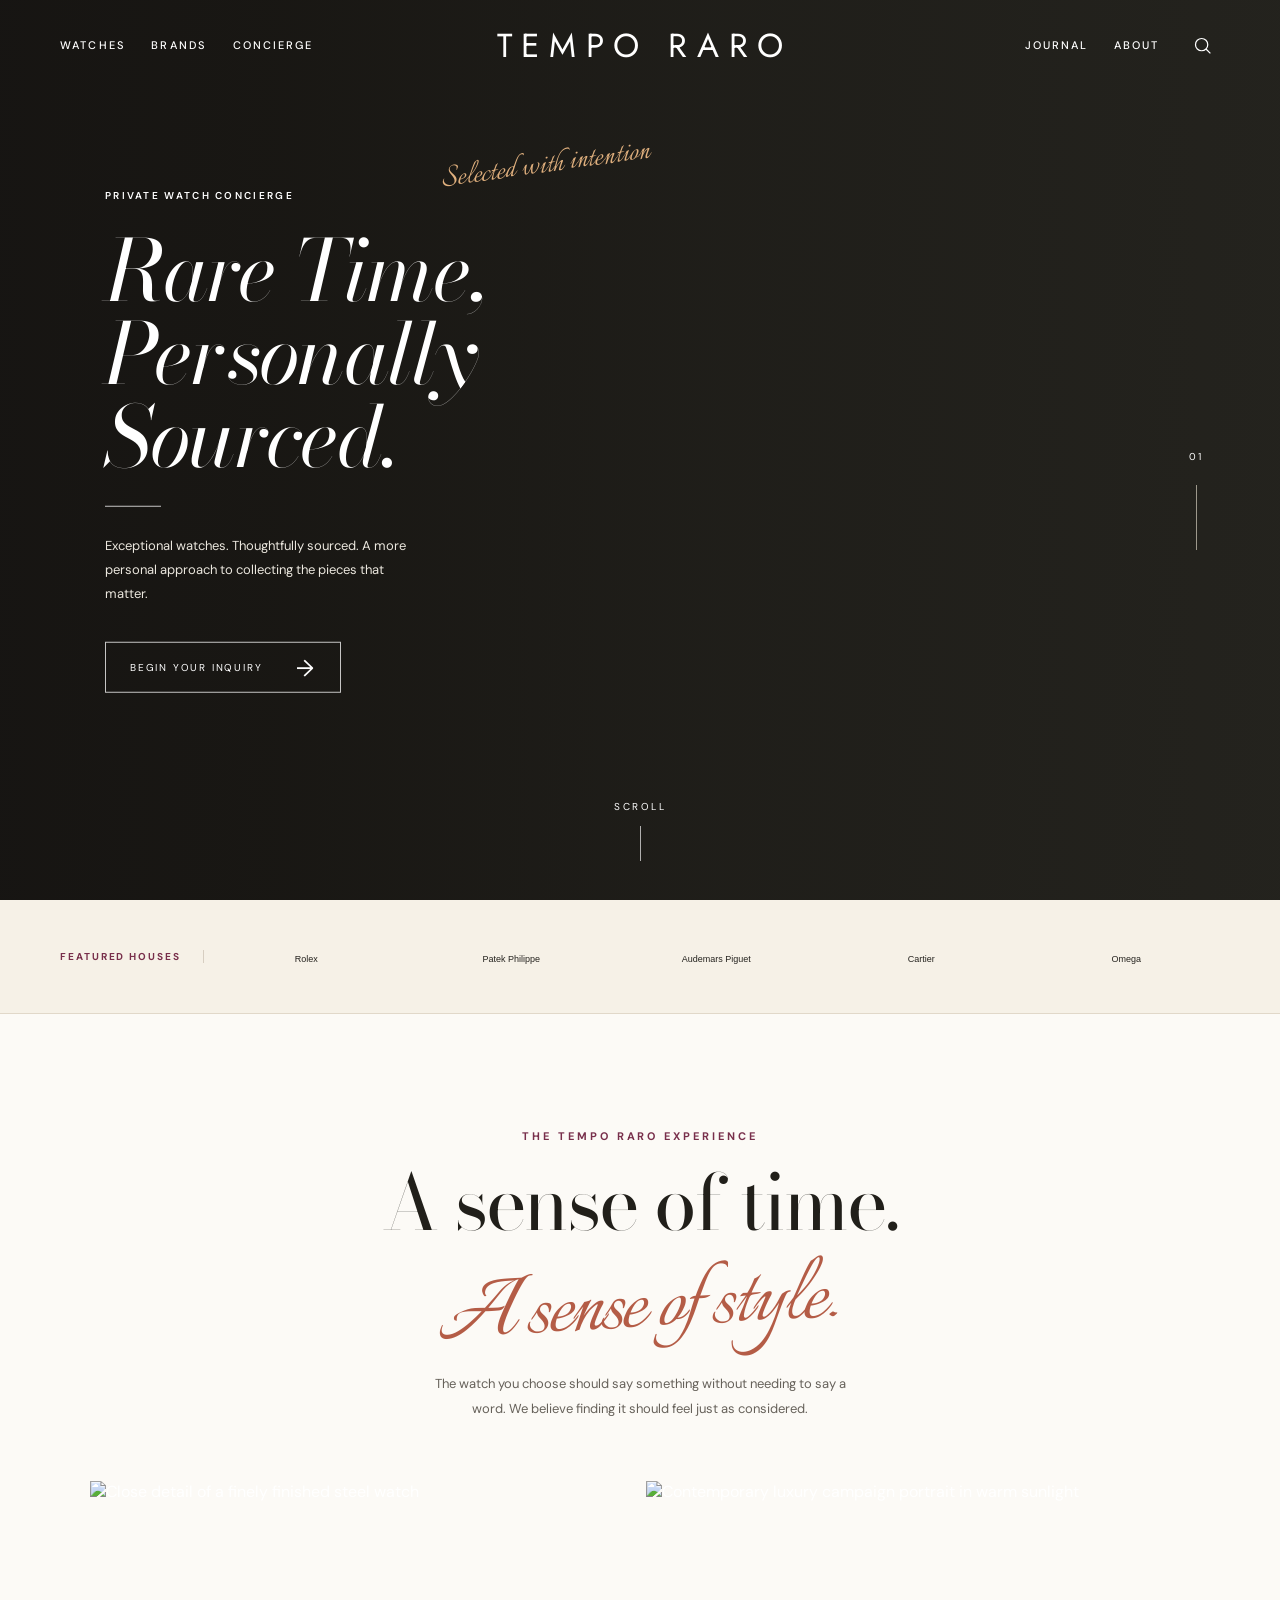
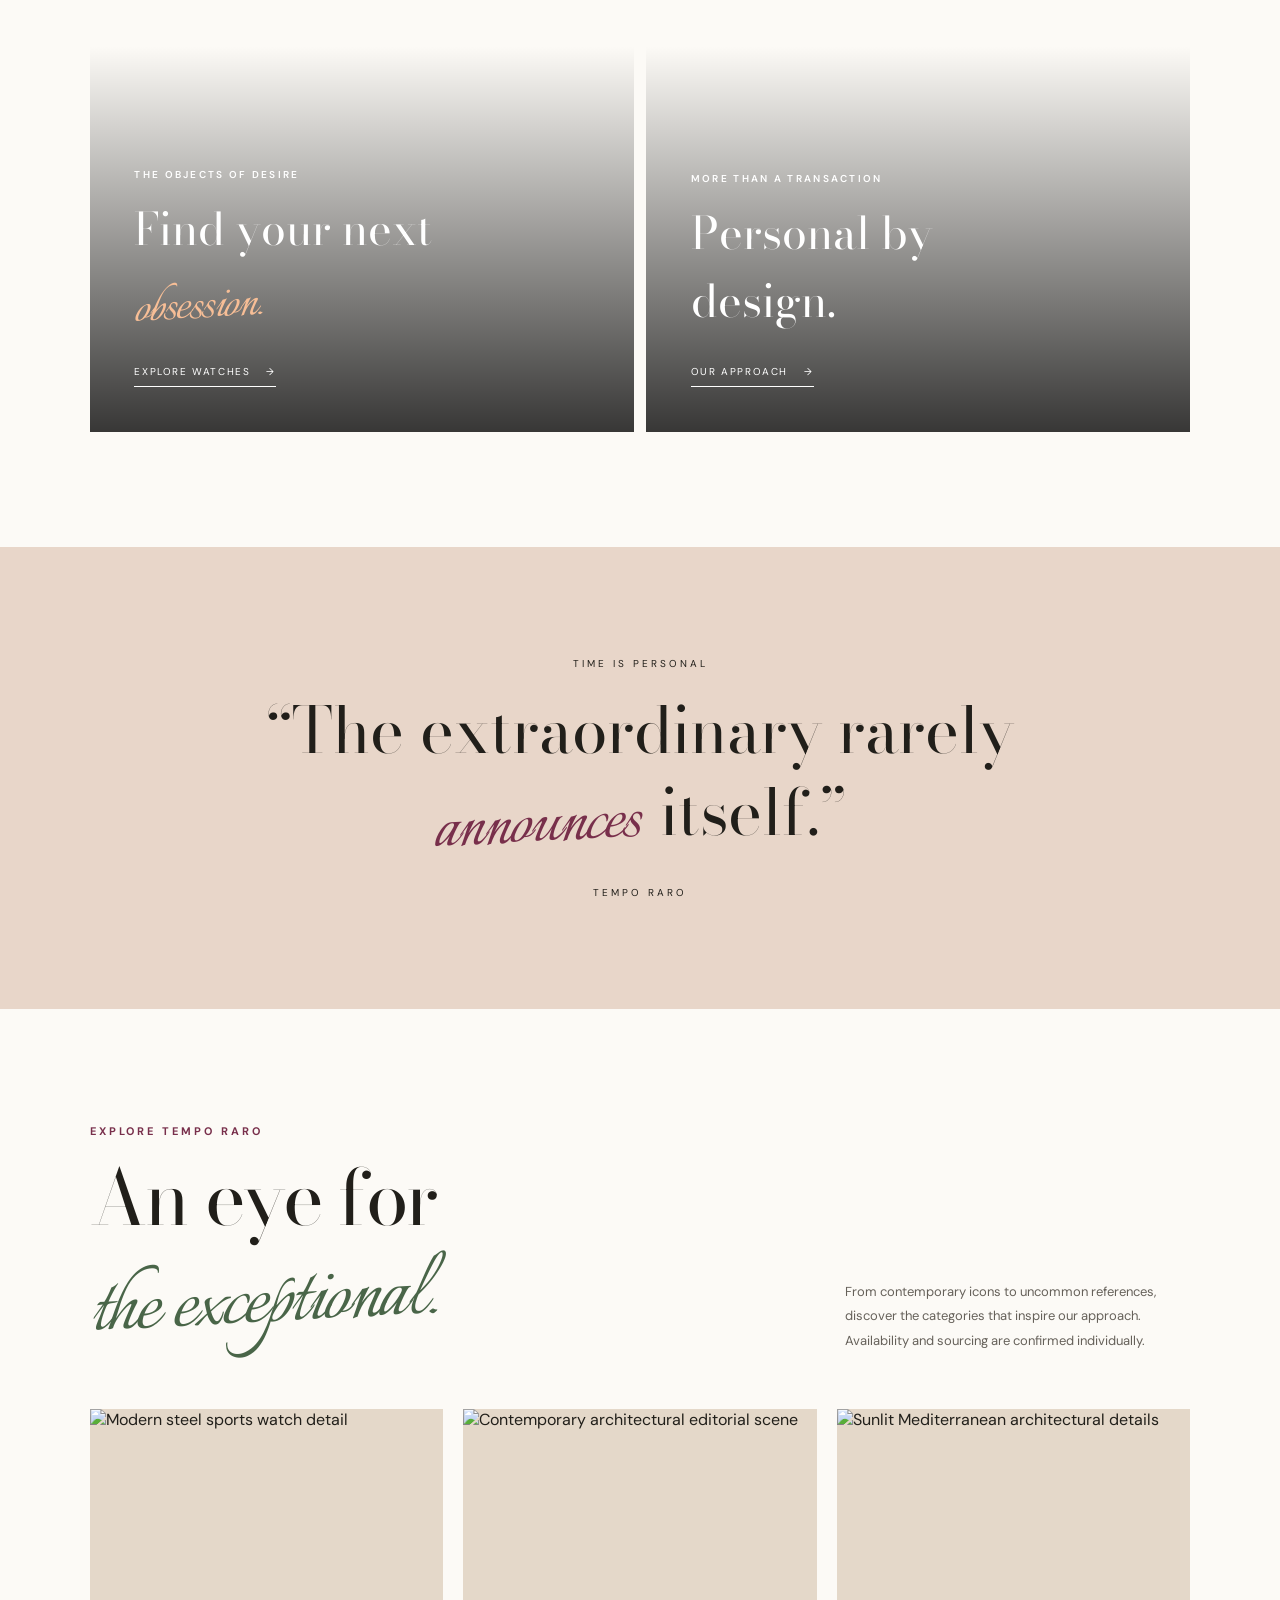
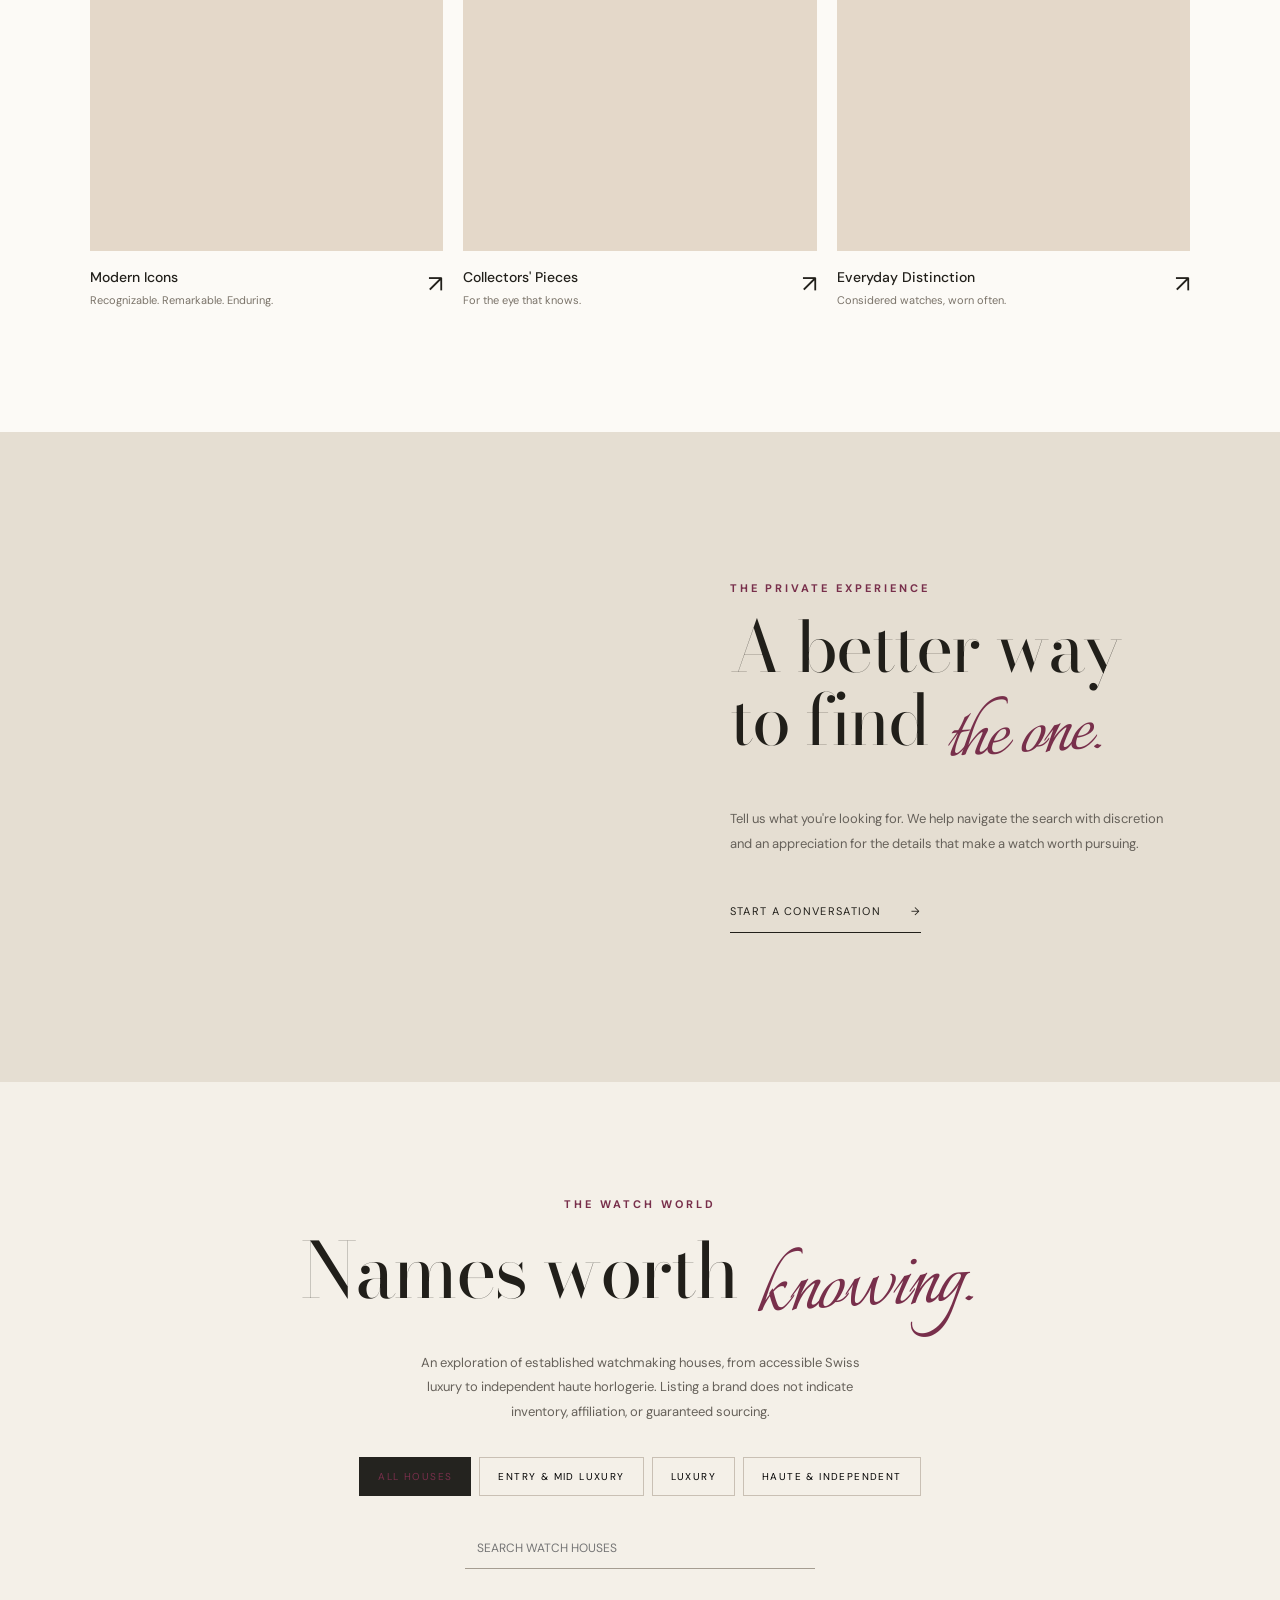
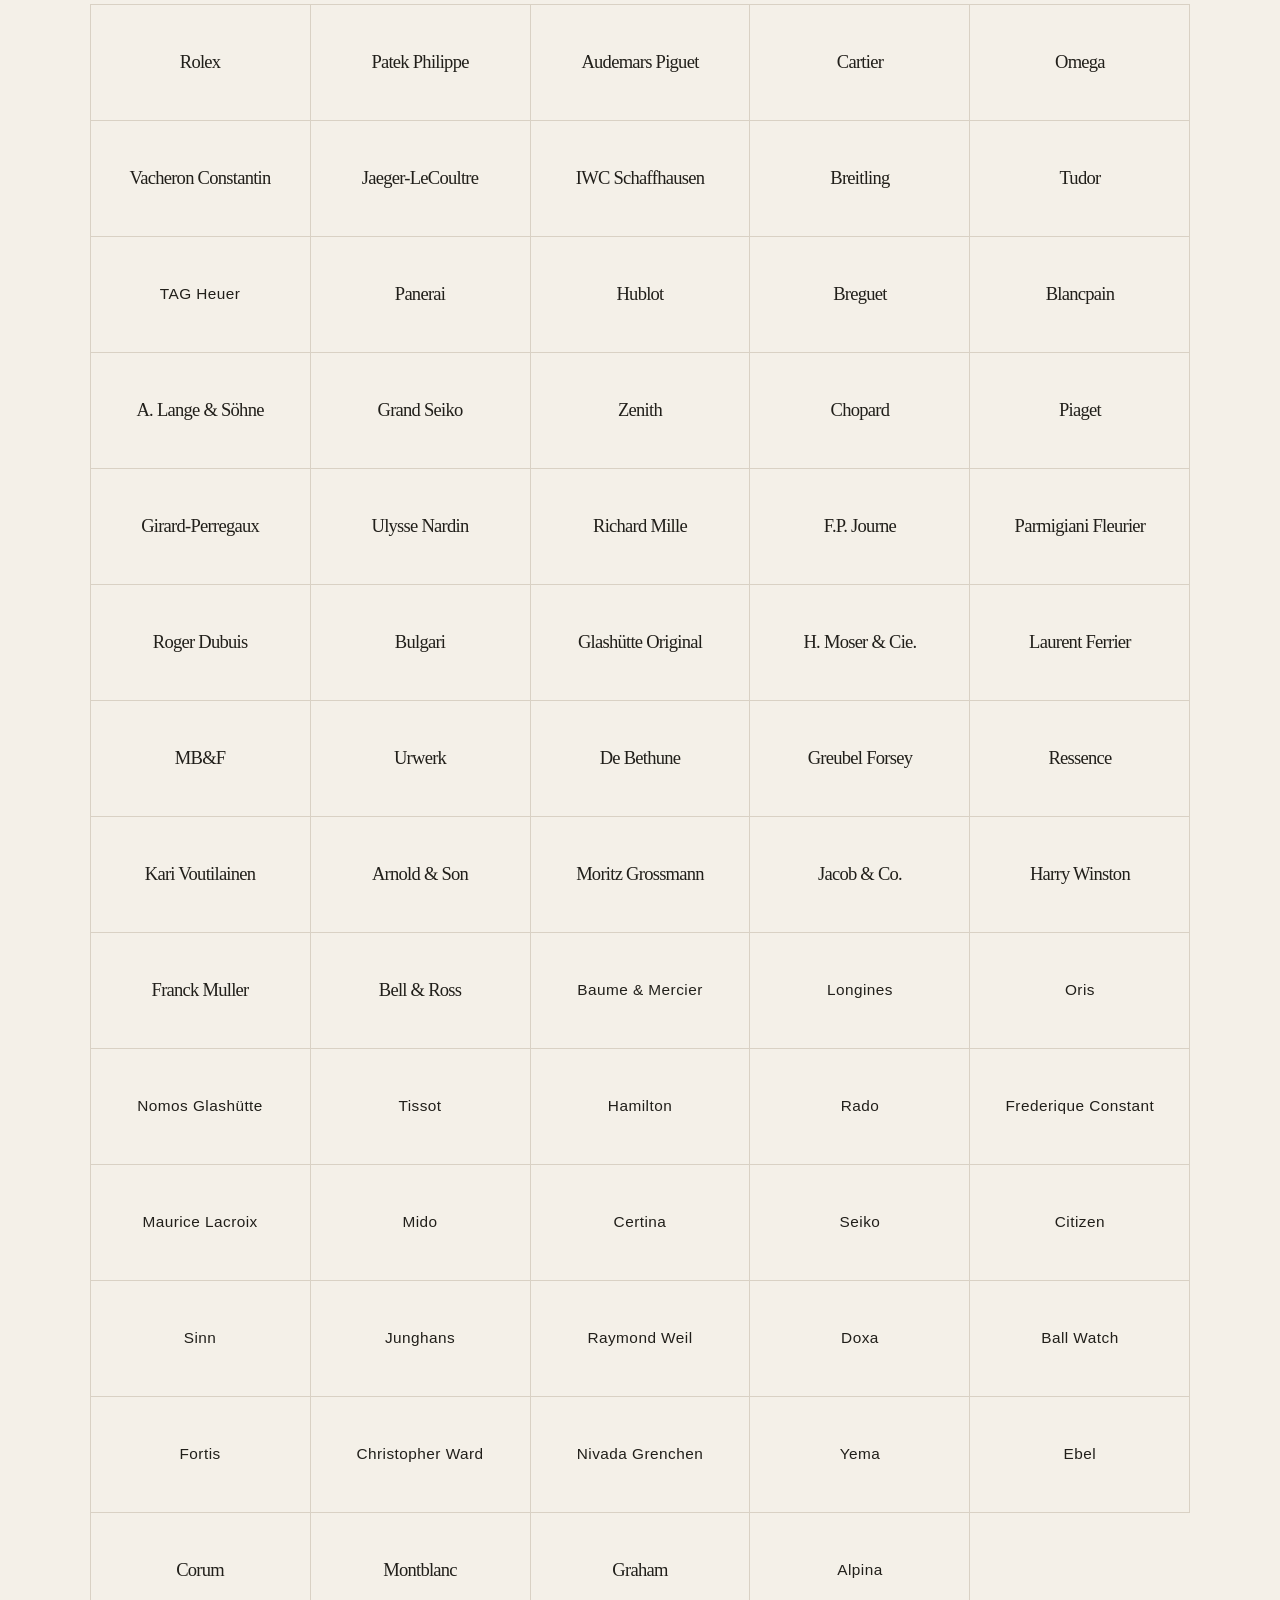
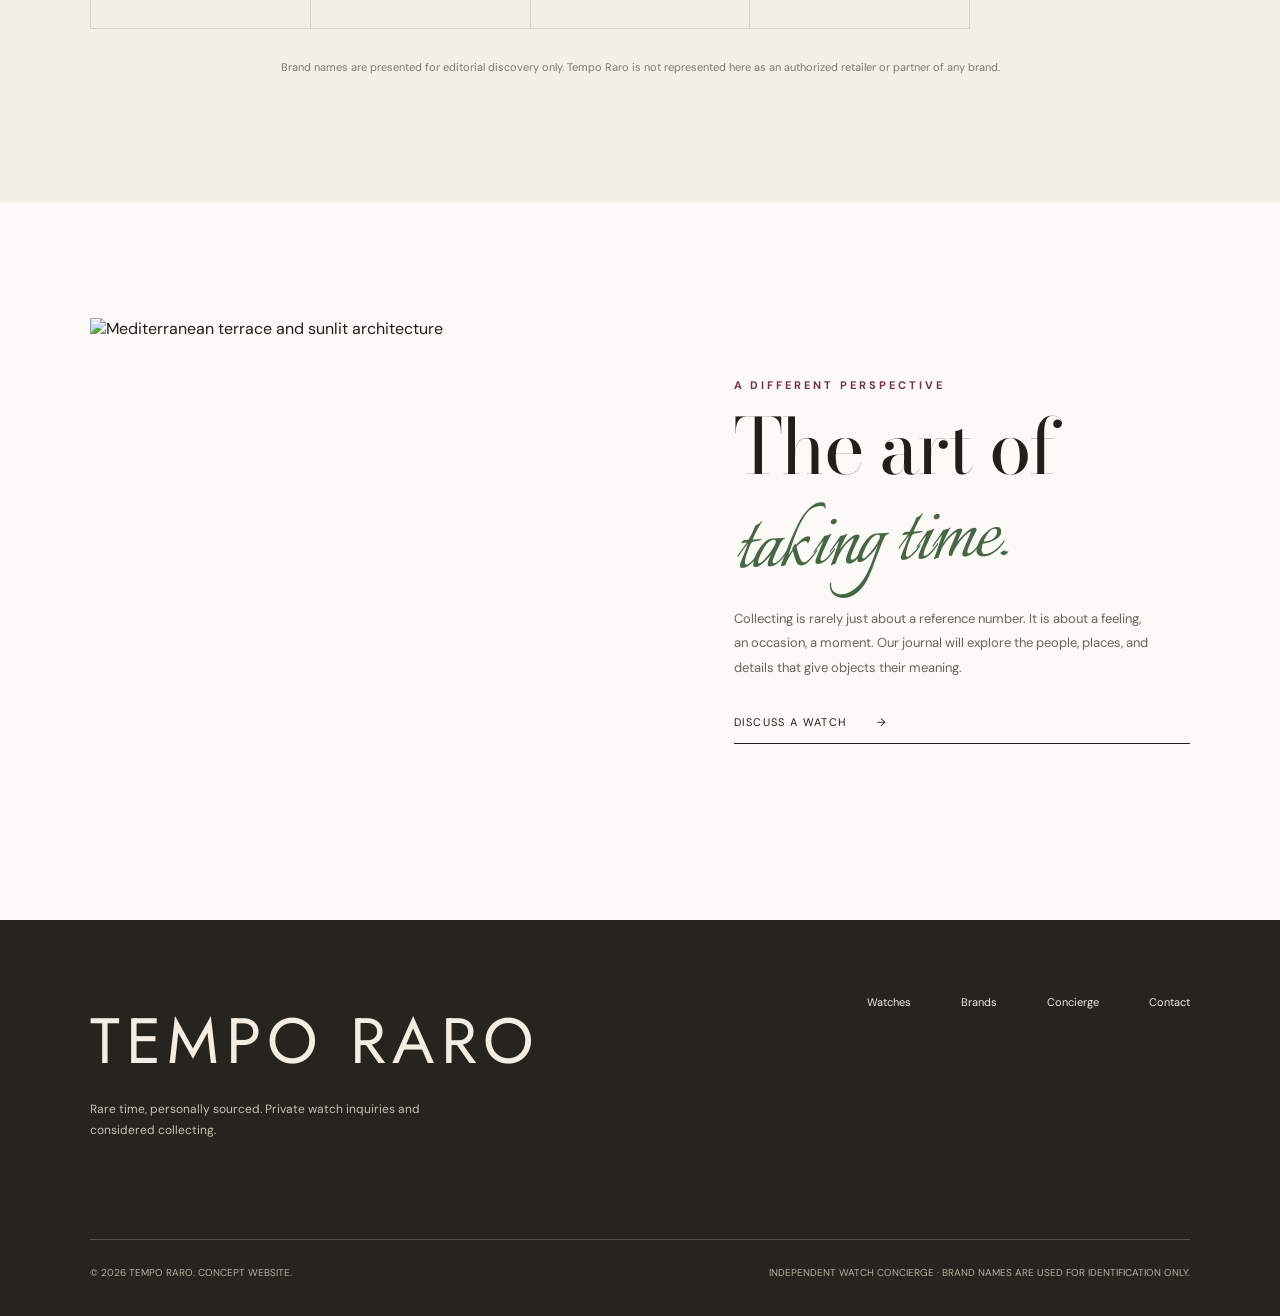
==== index.html @ 0581bb9a "Add Tempo Raro typography V3 website" ====
<!doctype html>
<html lang="en">
<head>
<meta charset="utf-8"><meta name="viewport" content="width=device-width,initial-scale=1"><meta name="theme-color" content="#191813">
<title>Tempo Raro — Rare Time, Personally Sourced</title>
<meta name="description" content="Tempo Raro — private watch sourcing, curated acquisitions and personal concierge service.">
<link rel="preconnect" href="https://fonts.googleapis.com"><link rel="preconnect" href="https://fonts.gstatic.com" crossorigin>
<link href="https://fonts.googleapis.com/css2?family=Bodoni+Moda:ital,opsz,wght@0,6..96,400;0,6..96,500;1,6..96,400&family=DM+Sans:wght@400;500;600;700&family=Jost:wght@300;400;500;600&family=Italianno&display=swap" rel="stylesheet">
<style>
:root{--ink:#211f1a;--cream:#f4f0e8;--paper:#fcfaf6;--wine:#5e3029;--olive:#495044;--line:#d9d2c6;--sans:'DM Sans',Arial,sans-serif;--serif:'Bodoni Moda',Georgia,serif;--display:'Jost',Arial,sans-serif;--ease:cubic-bezier(.22,1,.36,1)}*{box-sizing:border-box}html{scroll-behavior:smooth}body{margin:0;background:var(--paper);color:var(--ink);font-family:var(--sans);overflow-x:hidden}button,input,textarea,select{font:inherit}button{cursor:pointer}a{color:inherit;text-decoration:none}button:focus-visible,a:focus-visible,input:focus-visible,textarea:focus-visible,select:focus-visible{outline:2px solid #bb8259;outline-offset:4px}::selection{background:#bca589;color:#211f1a}.sr-only{position:absolute;width:1px;height:1px;overflow:hidden;clip:rect(0,0,0,0)}
#loader{position:fixed;inset:0;z-index:100;background:#171714;color:#f7f0e8;display:flex;align-items:center;justify-content:center;transition:opacity .75s ease,visibility .75s}.loader-word{font-family:var(--display);font-size:clamp(22px,3vw,45px);letter-spacing:.37em;font-weight:400;padding-left:.37em}.loaded #loader{opacity:0;visibility:hidden;pointer-events:none}
.site-nav{z-index:50;position:absolute;left:0;right:0;top:0;height:90px;padding:0 clamp(24px,4.7vw,88px);display:grid;align-items:center;grid-template-columns:1fr auto 1fr;color:#fff;transition:background .4s,color .4s}.site-nav.scrolled{position:fixed;top:0;height:72px;background:rgba(252,250,246,.97);backdrop-filter:blur(16px);color:var(--ink);border-bottom:1px solid rgba(0,0,0,.09)}.nav-left,.nav-right{display:flex;gap:clamp(18px,2vw,34px);align-items:center}.nav-right{justify-content:flex-end}.site-nav a:not(.wordmark){font-size:11px;font-weight:500;letter-spacing:.19em;white-space:nowrap;position:relative}.site-nav a:not(.wordmark):after{content:'';position:absolute;bottom:-7px;left:0;width:0;height:1px;background:currentColor;transition:width .35s}.site-nav a:hover:after{width:100%}.wordmark{font-family:var(--display);font-weight:400;font-size:clamp(25px,2.6vw,39px);letter-spacing:.29em;white-space:nowrap;padding-left:.29em}.nav-icon{background:none;border:0;color:inherit;width:35px;height:35px;display:grid;place-items:center}.nav-icon svg{width:21px;height:21px;stroke-width:1.4}.menu-toggle{display:none}
.hero{position:relative;min-height:740px;height:min(900px,100svh);max-height:960px;background:#24231e;isolation:isolate;color:white;overflow:hidden}.hero-image{position:absolute;inset:0;background-image:linear-gradient(90deg,rgba(21,19,17,.89) 0%,rgba(22,20,17,.80) 22%,rgba(20,18,15,.30) 56%,rgba(17,15,12,.02) 100%),url('assets/hero.jpg');background-position:center,right center;background-size:cover,cover;transform:scale(1.085);transition:transform 2.4s var(--ease)}.loaded .hero-image{transform:scale(1)}.curtain{pointer-events:none;position:absolute;z-index:10;top:0;bottom:0;width:50.1%;background:#251e18;transition:transform 1.5s var(--ease);transition-delay:.28s}.curtain.left{left:0}.curtain.right{right:0}.loaded .curtain.left{transform:translateX(-102%)}.loaded .curtain.right{transform:translateX(102%)}.hero-content{position:absolute;z-index:3;left:clamp(25px,8.2vw,150px);top:49%;transform:translateY(-43%);max-width:580px;opacity:0;transition:opacity 1s ease 1.25s,transform 1s var(--ease) 1.25s}.loaded .hero-content{opacity:1;transform:translateY(-50%)}.eyebrow{font-size:10px;letter-spacing:.26em;text-transform:uppercase;font-weight:600}.hero h1{font-family:var(--serif);font-style:italic;font-weight:400;line-height:.98;font-size:clamp(57px,6.6vw,110px);letter-spacing:-.025em;margin:28px 0 28px}.fine-rule{width:56px;height:1px;background:currentColor;opacity:.75;margin-bottom:27px}.hero-copy{font-size:13px;line-height:1.85;max-width:310px;color:#ebe7de}.outline-link{display:inline-flex;gap:34px;align-items:center;border:1px solid rgba(255,255,255,.75);padding:18px 24px;font-size:10px;letter-spacing:.18em;text-transform:uppercase;margin-top:23px;position:relative;overflow:hidden;transition:color .35s,border-color .35s}.outline-link:before{content:'';position:absolute;inset:0;background:#f6f0e6;transform:translateX(-102%);transition:transform .5s var(--ease);z-index:-1}.outline-link:hover{color:#171713;border-color:#f6f0e6}.outline-link:hover:before{transform:translateX(0)}.outline-link .arr{font-size:23px;line-height:0}.hero-scroll{position:absolute;z-index:4;bottom:39px;left:50%;transform:translateX(-50%);text-align:center;font-size:10px;letter-spacing:.25em}.hero-scroll span{display:block;height:35px;width:1px;background:white;opacity:.65;margin:13px auto 0;animation:scroll-hint 2.5s infinite}@keyframes scroll-hint{0%{transform:scaleY(.25);transform-origin:top}60%{transform:scaleY(1);transform-origin:top}100%{transform:scaleY(.25);transform-origin:bottom}}.hero-index{position:absolute;z-index:3;right:6%;top:50%;font-size:10px;letter-spacing:.2em;display:flex;flex-direction:column;align-items:center;gap:22px}.hero-index:after{content:'';height:65px;width:1px;background:#eee8d8;opacity:.6}
.ticker-wrap{background:#f6f1e7;padding:21px 0;border-bottom:1px solid #e1d8c9;position:relative;display:flex;align-items:center;min-height:114px}.ticker-heading{font-size:10px;font-weight:700;letter-spacing:.19em;padding:0 22px 0 clamp(24px,4.7vw,88px);white-space:nowrap;border-right:1px solid #d7cec1;position:relative;z-index:2;background:#f6f1e7}.ticker-track-outer{flex:1;overflow:hidden;mask-image:linear-gradient(90deg,transparent,#000 3%,#000 97%,transparent)}.ticker-track{display:flex;gap:0;width:max-content;animation:marquee 80s linear infinite}.ticker-wrap:hover .ticker-track,.ticker-wrap:focus-within .ticker-track{animation-play-state:paused}.logo-cell{display:grid;place-items:center;min-width:205px;padding:0 22px;text-align:center;white-space:nowrap;color:#25231f;font-family:Georgia,serif;font-size:22px;font-weight:700;letter-spacing:-.055em}.logo-cell.small{font-size:17px}.logo-cell.sans{font-family:Arial,sans-serif;letter-spacing:.02em;font-size:19px}.logo-cell.script{font-family:var(--serif);font-style:italic;font-size:30px;font-weight:400}.logo-cell.rolex:before{content:'♛';display:block;font-size:23px;line-height:1}.logo-cell.rolex{font-size:19px;display:block;padding-top:5px}.logo-cell span{font-size:9px;display:block;letter-spacing:.25em;font-weight:400;margin-top:4px}@keyframes marquee{to{transform:translateX(-50%)}}
.section-pad{padding:clamp(78px,9vw,155px) clamp(22px,7vw,130px)}.section-kicker{font-size:11px;font-weight:700;letter-spacing:.27em;text-transform:uppercase;color:#797064}.section-title{font-family:var(--serif);font-weight:400;font-size:clamp(43px,6vw,86px);line-height:1.04;letter-spacing:-.025em;margin:15px 0}.section-intro{line-height:1.9;font-size:13px;color:#66615a;max-width:440px}.editorial-intro{text-align:center;max-width:750px;margin:0 auto 60px}.editorial-intro .section-intro{margin:auto}.feature-grid{display:grid;grid-template-columns:1fr 1fr;gap:12px}.feature{height:clamp(380px,43vw,650px);position:relative;overflow:hidden;color:#fff;display:flex;align-items:flex-end;isolation:isolate}.feature img{width:100%;height:100%;object-fit:cover;position:absolute;inset:0;transition:transform 1.1s var(--ease)}.feature:first-child img{object-position:55% center}.feature:nth-child(2) img{object-position:center center}.feature:before{content:'';position:absolute;inset:0;z-index:1;background:linear-gradient(0deg,rgba(0,0,0,.78),transparent 70%)}.feature:hover img{transform:scale(1.055)}.feature-body{position:relative;z-index:2;padding:clamp(24px,3.5vw,60px)}.feature h3{font-family:var(--serif);font-size:clamp(32px,3.5vw,54px);font-weight:400;margin:14px 0 24px}.text-link{display:inline-flex;align-items:center;gap:16px;padding-bottom:8px;border-bottom:1px solid currentColor;font-size:10px;text-transform:uppercase;letter-spacing:.16em}.text-link .arr{transition:transform .3s}.text-link:hover .arr{transform:translateX(6px)}.pullquote{padding:110px 20px;text-align:center;background:#e8e1d4}.pullquote p{font-family:var(--serif);font-size:clamp(35px,5vw,72px);max-width:950px;line-height:1.2;margin:20px auto}.pullquote .tiny{font-size:10px;letter-spacing:.3em;text-transform:uppercase}.collection{background:#fcfaf6}.collection-head{display:flex;align-items:end;justify-content:space-between;gap:25px;margin-bottom:42px}.collection-head .section-intro{max-width:345px}.collection-grid{display:grid;grid-template-columns:repeat(3,1fr);gap:20px}.collection-card{position:relative;min-width:0}.collection-card .photo{overflow:hidden;aspect-ratio:4/5;background:#e4d8c9}.collection-card .photo img{width:100%;height:100%;object-fit:cover;transition:transform 1s var(--ease)}.collection-card:hover img{transform:scale(1.06)}.collection-card .meta{display:flex;justify-content:space-between;gap:15px;padding:17px 0 10px}.collection-card h3{font-size:14px;font-weight:500;margin:0 0 7px}.collection-card p{font-size:11px;color:#7a7369;margin:0}.collection-card .meta .arr{font-size:24px}.note{font-size:11px;color:#7f786c;line-height:1.6}.concierge{background:#e5ded2;display:grid;grid-template-columns:1fr 1fr;min-height:650px}.concierge-photo{background:url('assets/private.jpg') center/cover}.concierge-text{padding:clamp(60px,9vw,145px) clamp(35px,7vw,110px);display:flex;flex-direction:column;align-items:flex-start;justify-content:center}.concierge-text .section-title{font-size:clamp(50px,5.5vw,82px)}.dark-link{border-bottom:1px solid currentColor;padding:14px 0;font-size:11px;letter-spacing:.12em;text-transform:uppercase;display:flex;align-items:center;gap:30px;margin-top:20px;transition:gap .3s}.dark-link:hover{gap:42px}.brand-directory{background:#f4f0e8}.brand-header{text-align:center;max-width:800px;margin:auto auto 32px}.brand-toolbar{display:flex;justify-content:center;gap:8px;flex-wrap:wrap;margin-bottom:32px}.brand-filter{border:1px solid #c9c0b4;background:transparent;padding:12px 18px;text-transform:uppercase;font-size:10px;letter-spacing:.14em}.brand-filter[aria-pressed=true],.brand-filter:hover{background:#24231f;color:#fff;border-color:#24231f}.brand-search{display:block;margin:0 auto 35px;max-width:350px;width:100%;background:transparent;border:0;border-bottom:1px solid #a59d91;padding:12px;font-size:12px;border-radius:0;outline-offset:3px}.brand-grid{display:grid;grid-template-columns:repeat(5,1fr);border-top:1px solid #d9d1c4;border-left:1px solid #d9d1c4}.brand-entry{min-height:116px;display:flex;align-items:center;justify-content:center;padding:20px;text-align:center;border-bottom:1px solid #d9d1c4;border-right:1px solid #d9d1c4;font-family:Georgia,serif;font-size:clamp(14px,1.45vw,22px);letter-spacing:-.04em;transition:background .3s}.brand-entry:hover{background:#e4daca}.brand-entry[data-tier='mid']{font-family:Arial,sans-serif;letter-spacing:.03em;font-size:clamp(12px,1.2vw,17px)}.brand-entry[hidden]{display:none}.brand-footer{text-align:center;margin-top:30px}.journal{background:#fcfaf6}.journal-grid{display:grid;grid-template-columns:1.3fr 1fr;gap:50px;align-items:center}.journal-grid img{width:100%;aspect-ratio:1.22;object-fit:cover}.journal p{line-height:1.9;font-size:13px;color:#69645c;max-width:420px}.footer{background:#25241f;color:#f3ede4;padding:75px clamp(22px,7vw,130px) 35px}.footer-top{display:flex;justify-content:space-between;gap:35px}.footer-mark{font-family:var(--display);font-weight:400;font-size:clamp(36px,5vw,70px);letter-spacing:.1em}.footer-links{display:flex;gap:50px}.footer-links a{font-size:11px}.footer p{font-size:12px;color:#c7c1b5;max-width:340px;line-height:1.8}.footer-bottom{display:flex;justify-content:space-between;gap:25px;border-top:1px solid #57534b;margin-top:85px;padding-top:25px;color:#b7aea0;font-size:10px;line-height:1.6}.reveal{opacity:0;transform:translateY(32px);transition:opacity .9s var(--ease),transform .9s var(--ease)}.reveal.visible{opacity:1;transform:translateY(0)}
.modal-backdrop{position:fixed;inset:0;z-index:90;background:rgba(17,16,14,.78);display:none;align-items:center;justify-content:center;padding:22px;backdrop-filter:blur(8px)}.modal-backdrop.open{display:flex}.modal{position:relative;background:#f9f6ee;padding:clamp(28px,5vw,60px);width:min(100%,610px);max-height:90vh;overflow:auto}.modal h2{font-family:var(--serif);font-size:clamp(39px,5vw,60px);font-weight:400;margin:14px 0}.modal p{font-size:12px;line-height:1.8;color:#6a625a}.modal label{font-size:10px;text-transform:uppercase;letter-spacing:.13em;display:block;margin:18px 0 7px}.modal input,.modal textarea,.modal select{display:block;width:100%;border:1px solid #c4b9ac;padding:12px;background:#fff;outline-offset:2px;border-radius:0;font-size:13px}.modal textarea{min-height:90px;resize:vertical}.modal button.action{background:#2a2924;color:#fff;border:0;padding:17px 24px;text-transform:uppercase;letter-spacing:.15em;font-size:10px;margin-top:20px;width:100%}.close{position:absolute;right:16px;top:16px;border:0;background:transparent;font-size:28px}.status{font-size:12px!important;color:#345b45!important;min-height:18px}.mobile-panel{display:none}
@media(max-width:1000px){.nav-left a:nth-child(n+3),.nav-right a{display:none}.nav-left{gap:20px}.wordmark{font-size:32px}.brand-grid{grid-template-columns:repeat(4,1fr)}.hero h1{font-size:82px}.collection-grid{gap:12px}}
@media(max-width:680px){.site-nav{height:70px;padding:0 18px;grid-template-columns:45px 1fr 45px}.site-nav .nav-left,.site-nav .nav-right{display:none}.site-nav .wordmark{font-size:23px;letter-spacing:.21em;text-align:center;padding-left:.21em}.menu-toggle{display:grid;grid-column:1;grid-row:1}.site-nav .wordmark{grid-column:2;grid-row:1}.nav-right{grid-column:3;grid-row:1}.mobile-panel.open{display:flex}.mobile-panel{position:fixed;z-index:60;top:0;left:0;right:0;background:#f7f1e8;min-height:100svh;padding:110px 32px 40px;flex-direction:column;gap:30px}.mobile-panel a{font-family:var(--serif);font-size:37px}.mobile-panel button{position:absolute;right:22px;top:20px;background:none;border:0;font-size:30px}.hero{min-height:670px;height:92svh}.hero-image{background-image:linear-gradient(90deg,rgba(20,18,16,.71),rgba(20,18,16,.18)),url('assets/hero.jpg');background-position:center,68% center}.hero-content{left:27px;right:22px;top:52%;transform:translateY(-42%)}.loaded .hero-content{transform:translateY(-50%)}.hero h1{font-size:clamp(60px,14vw,86px)}.hero-copy{font-size:12px;max-width:260px}.hero-index{display:none}.hero-scroll{bottom:19px}.ticker-wrap{min-height:94px;display:block;padding:0}.ticker-heading{text-align:center;padding:14px 8px 10px;border:0;font-size:9px}.logo-cell{min-width:155px;font-size:18px}.logo-cell.script{font-size:24px}.logo-cell.small,.logo-cell.sans{font-size:14px}.ticker-track-outer{padding-bottom:15px}.section-pad{padding:78px 22px}.editorial-intro{margin-bottom:35px}.feature-grid,.concierge,.journal-grid{grid-template-columns:1fr}.feature{height:440px}.collection-head{display:block}.collection-grid{grid-template-columns:1fr 1fr;gap:12px}.collection-card .photo{aspect-ratio:3/4}.collection-card h3{font-size:12px}.collection-card p{font-size:10px}.collection-card .meta{gap:2px}.collection-card:last-child{display:none}.concierge-photo{height:440px}.concierge-text{padding:75px 28px}.brand-grid{grid-template-columns:repeat(2,1fr)}.brand-entry{min-height:94px}.journal-grid{gap:30px}.footer-top,.footer-bottom{display:block}.footer-links{margin-top:30px;gap:25px}.footer-bottom{margin-top:60px}.footer-bottom span{display:block;margin:8px 0}.pullquote{padding:80px 20px}}
@media(prefers-reduced-motion:reduce){*,*:before,*:after{scroll-behavior:auto!important;animation:none!important;transition:none!important}.reveal{opacity:1;transform:none}.hero-content{opacity:1}.curtain{display:none}}
.logo-cell{font-family:Arial,sans-serif;font-size:15px;letter-spacing:0;font-weight:500;min-width:205px}.logo-cell:before{content:none!important}.logo-cell img{display:block;max-width:170px;max-height:61px;width:auto;height:auto;object-fit:contain}.logo-cell img[hidden]{display:none}.logo-fallback{font-size:15px;letter-spacing:0!important;font-family:Arial,sans-serif!important;font-weight:500!important}.logo-fallback[hidden]{display:none!important}

/* Tempo Raro / expressive editorial typography — V3 */
:root{--script:'Italianno','Brush Script MT',cursive;--terracotta:#b45c46;--leaf:#496548;--plum:#782f4b}
.script-accent{font-family:var(--script);font-size:1.31em;line-height:.76;font-weight:400;font-style:normal;letter-spacing:-.025em;color:var(--terracotta);display:inline-block;transform:rotate(-3deg) translateY(.07em);white-space:normal;padding:.08em .06em .16em 0;text-transform:none}
.script-accent.accent-olive{color:var(--leaf)}.script-accent.accent-wine{color:var(--plum)}
.hero .script-accent{color:#f1bd87;text-shadow:0 2px 17px #1b130f50}
.editorial-intro .section-title,.collection .section-title,.brand-header .section-title{line-height:1.16}
.pullquote{background:#e8d6c9}.pullquote p{line-height:1.28}
.section-kicker{color:var(--plum)}
.ticker-heading{color:var(--plum)}
.feature .script-accent{color:#f7be96}
.concierge .script-accent{color:var(--plum)}
.eyebrow{letter-spacing:.23em}
.brand-filter[aria-pressed="true"]{color:var(--plum)}
@media(min-width:681px){.hero-content:after{content:'Selected with intention';position:absolute;top:-45px;right:-165px;font-family:var(--script);font-size:35px;color:#f1bd87;transform:rotate(-8deg);opacity:.92;pointer-events:none}}
@media(max-width:680px){.script-accent{font-size:1.16em;line-height:.85}.hero .script-accent{font-size:1.18em}.pullquote p{line-height:1.35}}
</style>
</head>
<body>
<div id="loader"><div class="loader-word">TEMPO RARO</div></div>
<nav class="site-nav" id="nav" aria-label="Main navigation"><div class="nav-left"><a href="#collection">WATCHES</a><a href="#brands">BRANDS</a><a href="#concierge">CONCIERGE</a></div><a class="wordmark" href="#top">TEMPO RARO</a><div class="nav-right"><a href="#journal">JOURNAL</a><a href="#about">ABOUT</a><button class="nav-icon" id="nav-inquire" aria-label="Open private inquiry"><svg viewBox="0 0 24 24" fill="none" stroke="currentColor"><circle cx="11" cy="11" r="7"/><path d="m16 16 5 5"/></svg></button></div><button class="nav-icon menu-toggle" id="menu-toggle" aria-label="Open menu"><svg viewBox="0 0 24 24" fill="none" stroke="currentColor"><path d="M3 7h18M3 12h18M3 17h18"/></svg></button></nav>
<div class="mobile-panel" id="mobile-panel"><button id="mobile-close" aria-label="Close menu">×</button><a href="#collection">Watches</a><a href="#brands">Brands</a><a href="#concierge">Concierge</a><a href="#journal">Journal</a><a href="#about">About</a><a href="#inquire" data-inquire>Private inquiry</a></div>
<main id="top">
<section class="hero" aria-label="Tempo Raro private watch concierge"><div class="hero-image" aria-hidden="true"></div><div class="curtain left" aria-hidden="true"></div><div class="curtain right" aria-hidden="true"></div><div class="hero-content"><div class="eyebrow">PRIVATE WATCH CONCIERGE</div><h1>Rare Time,<br>Personally<br>Sourced.</h1><div class="fine-rule"></div><p class="hero-copy">Exceptional watches. Thoughtfully sourced. A more personal approach to collecting the pieces that matter.</p><a class="outline-link" href="#inquire" data-inquire>BEGIN YOUR INQUIRY <span class="arr">→</span></a></div><div class="hero-index">01</div><a href="#brands" class="hero-scroll">SCROLL<span></span></a></section>
<section class="ticker-wrap" aria-label="Watch brands"><div class="ticker-heading">FEATURED HOUSES</div><div class="ticker-track-outer"><div class="ticker-track" id="ticker-track"></div></div></section>
<section class="section-pad" id="about"><div class="editorial-intro reveal"><div class="section-kicker">THE TEMPO RARO EXPERIENCE</div><h2 class="section-title">A sense of time.<br><em class="script-accent">A sense of style.</em></h2><p class="section-intro">The watch you choose should say something without needing to say a word. We believe finding it should feel just as considered.</p></div><div class="feature-grid"><a class="feature reveal" href="#collection"><img src="assets/watch-detail.jpg" alt="Close detail of a finely finished steel watch" loading="lazy"><div class="feature-body"><div class="eyebrow">THE OBJECTS OF DESIRE</div><h3>Find your next<br><em class="script-accent">obsession.</em></h3><span class="text-link">EXPLORE WATCHES <span class="arr">→</span></span></div></a><a class="feature reveal" href="#concierge"><img src="assets/editorial-man.jpg" alt="Contemporary luxury campaign portrait in warm sunlight" loading="lazy"><div class="feature-body"><div class="eyebrow">MORE THAN A TRANSACTION</div><h3>Personal by<br>design.</h3><span class="text-link">OUR APPROACH <span class="arr">→</span></span></div></a></div></section>
<section class="pullquote"><div class="tiny reveal">TIME IS PERSONAL</div><p class="reveal">“The extraordinary rarely <em class="script-accent accent-wine">announces</em> itself.”</p><div class="tiny reveal">TEMPO RARO</div></section>
<section class="section-pad collection" id="collection"><div class="collection-head reveal"><div><div class="section-kicker">EXPLORE TEMPO RARO</div><h2 class="section-title">An eye for<br><em class="script-accent accent-olive">the exceptional.</em></h2></div><p class="section-intro">From contemporary icons to uncommon references, discover the categories that inspire our approach. Availability and sourcing are confirmed individually.</p></div><div class="collection-grid"><a class="collection-card reveal" href="#inquire" data-inquire><div class="photo"><img src="assets/watch-detail.jpg" alt="Modern steel sports watch detail" loading="lazy"></div><div class="meta"><div><h3>Modern Icons</h3><p>Recognizable. Remarkable. Enduring.</p></div><span class="arr">↗</span></div></a><a class="collection-card reveal" href="#inquire" data-inquire><div class="photo"><img src="assets/atelier.jpg" alt="Contemporary architectural editorial scene" loading="lazy"></div><div class="meta"><div><h3>Collectors' Pieces</h3><p>For the eye that knows.</p></div><span class="arr">↗</span></div></a><a class="collection-card reveal" href="#inquire" data-inquire><div class="photo"><img src="assets/terrace.jpg" alt="Sunlit Mediterranean architectural details" loading="lazy"></div><div class="meta"><div><h3>Everyday Distinction</h3><p>Considered watches, worn often.</p></div><span class="arr">↗</span></div></a></div></section>
<section class="concierge" id="concierge"><div class="concierge-photo" role="img" aria-label="Fashion editorial portrait in warm afternoon light"></div><div class="concierge-text reveal"><div class="section-kicker">THE PRIVATE EXPERIENCE</div><h2 class="section-title">A better way<br>to find <em class="script-accent accent-wine">the one.</em></h2><p class="section-intro">Tell us what you're looking for. We help navigate the search with discretion and an appreciation for the details that make a watch worth pursuing.</p><a class="dark-link" href="#inquire" data-inquire>START A CONVERSATION <span>→</span></a></div></section>
<section class="section-pad brand-directory" id="brands"><div class="brand-header reveal"><div class="section-kicker">THE WATCH WORLD</div><h2 class="section-title">Names worth <em class="script-accent accent-wine">knowing.</em></h2><p class="section-intro" style="margin:auto">An exploration of established watchmaking houses, from accessible Swiss luxury to independent haute horlogerie. Listing a brand does not indicate inventory, affiliation, or guaranteed sourcing.</p></div><div class="brand-toolbar" role="group" aria-label="Filter brands"><button class="brand-filter" data-tier="all" aria-pressed="true">ALL HOUSES</button><button class="brand-filter" data-tier="mid" aria-pressed="false">ENTRY & MID LUXURY</button><button class="brand-filter" data-tier="luxury" aria-pressed="false">LUXURY</button><button class="brand-filter" data-tier="haute" aria-pressed="false">HAUTE & INDEPENDENT</button></div><input class="brand-search" id="brand-search" type="search" placeholder="SEARCH WATCH HOUSES" aria-label="Search watch brands"><div class="brand-grid" id="brand-grid"></div><p class="note brand-footer">Brand names are presented for editorial discovery only. Tempo Raro is not represented here as an authorized retailer or partner of any brand.</p></section>
<section class="section-pad journal" id="journal"><div class="journal-grid"><img src="assets/terrace.jpg" alt="Mediterranean terrace and sunlit architecture" loading="lazy" class="reveal"><div class="reveal"><div class="section-kicker">A DIFFERENT PERSPECTIVE</div><h2 class="section-title">The art of<br><em class="script-accent accent-olive">taking time.</em></h2><p>Collecting is rarely just about a reference number. It is about a feeling, an occasion, a moment. Our journal will explore the people, places, and details that give objects their meaning.</p><a href="#inquire" class="dark-link" data-inquire>DISCUSS A WATCH <span>→</span></a></div></div></section>
</main>
<footer class="footer"><div class="footer-top"><div><div class="footer-mark">TEMPO RARO</div><p>Rare time, personally sourced. Private watch inquiries and considered collecting.</p></div><div class="footer-links"><a href="#collection">Watches</a><a href="#brands">Brands</a><a href="#concierge">Concierge</a><a href="#inquire" data-inquire>Contact</a></div></div><div class="footer-bottom"><span>© <span id="year"></span> TEMPO RARO. CONCEPT WEBSITE.</span><span>INDEPENDENT WATCH CONCIERGE · BRAND NAMES ARE USED FOR IDENTIFICATION ONLY.</span></div></footer>
<div class="modal-backdrop" id="inquiry-modal" role="presentation"><div class="modal" role="dialog" aria-modal="true" aria-labelledby="modal-title"><button class="close" id="modal-close" aria-label="Close inquiry">×</button><div class="section-kicker">PRIVATE CONCIERGE</div><h2 id="modal-title">Let's find <i>your watch.</i></h2><p>This concept preview creates an inquiry you can copy. No message is transmitted until a real contact endpoint is connected.</p><form id="inquiry-form"><label for="qname">Your name</label><input id="qname" required autocomplete="name" placeholder="Name"><label for="qemail">Email address</label><input id="qemail" type="email" required autocomplete="email" placeholder="you@example.com"><label for="qtype">I'm interested in</label><select id="qtype"><option>Sourcing a watch</option><option>Selling a watch</option><option>Trading a watch</option><option>General inquiry</option></select><label for="qnotes">Tell us what you're looking for</label><textarea id="qnotes" placeholder="Brand, model, reference, budget or anything else useful"></textarea><button class="action" type="submit">COPY MY INQUIRY →</button><p class="status" id="form-status" role="status"></p></form></div></div>
<script>
const brands=[
['Rolex','luxury'],['Patek Philippe','haute'],['Audemars Piguet','haute'],['Cartier','luxury'],['Omega','luxury'],['Vacheron Constantin','haute'],['Jaeger-LeCoultre','haute'],['IWC Schaffhausen','luxury'],['Breitling','luxury'],['Tudor','luxury'],['TAG Heuer','mid'],['Panerai','luxury'],['Hublot','luxury'],['Breguet','haute'],['Blancpain','haute'],['A. Lange & Söhne','haute'],['Grand Seiko','luxury'],['Zenith','luxury'],['Chopard','haute'],['Piaget','haute'],['Girard-Perregaux','haute'],['Ulysse Nardin','haute'],['Richard Mille','haute'],['F.P. Journe','haute'],['Parmigiani Fleurier','haute'],['Roger Dubuis','haute'],['Bulgari','luxury'],['Glashütte Original','haute'],['H. Moser & Cie.','haute'],['Laurent Ferrier','haute'],['MB&F','haute'],['Urwerk','haute'],['De Bethune','haute'],['Greubel Forsey','haute'],['Ressence','haute'],['Kari Voutilainen','haute'],['Arnold & Son','haute'],['Moritz Grossmann','haute'],['Jacob & Co.','haute'],['Harry Winston','haute'],['Franck Muller','haute'],['Bell & Ross','luxury'],['Baume & Mercier','mid'],['Longines','mid'],['Oris','mid'],['Nomos Glashütte','mid'],['Tissot','mid'],['Hamilton','mid'],['Rado','mid'],['Frederique Constant','mid'],['Maurice Lacroix','mid'],['Mido','mid'],['Certina','mid'],['Seiko','mid'],['Citizen','mid'],['Sinn','mid'],['Junghans','mid'],['Raymond Weil','mid'],['Doxa','mid'],['Ball Watch','mid'],['Fortis','mid'],['Christopher Ward','mid'],['Nivada Grenchen','mid'],['Yema','mid'],['Ebel','mid'],['Corum','luxury'],['Montblanc','luxury'],['Graham','luxury'],['Alpina','mid']];
const marquee=['Rolex','Patek Philippe','Audemars Piguet','Omega','Cartier','Vacheron Constantin','Tudor','Breitling','IWC Schaffhausen','Jaeger-LeCoultre','TAG Heuer','Grand Seiko','Panerai','Longines','Zenith','Breguet','Blancpain','Hublot','A. Lange & Söhne','Chopard','Piaget','Girard-Perregaux','Ulysse Nardin','Richard Mille','F.P. Journe','Nomos Glashütte','Oris','Tissot','Hamilton','Bulgari'];
const sourcedLogoFiles = {"Rolex": "logos/rolex.svg", "Omega": "logos/omega.svg", "Audemars Piguet": "logos/audemars-piguet.svg", "Cartier": "logos/cartier.svg", "Vacheron Constantin": "logos/vacheron-constantin.svg", "Tudor": "logos/tudor.svg", "Panerai": "logos/panerai.svg", "Hublot": "logos/hublot.svg", "Breguet": "logos/breguet.svg", "Blancpain": "logos/blancpain.svg", "A. Lange & Söhne": "logos/a-lange-sohne.svg", "Piaget": "logos/piaget.svg", "Richard Mille": "logos/richard-mille.svg", "Parmigiani Fleurier": "logos/parmigiani-fleurier.svg", "Baume & Mercier": "logos/baume-mercier.svg", "Oris": "logos/oris.svg", "Rado": "logos/rado.svg", "Mido": "logos/mido.svg", "Certina": "logos/certina.svg", "Citizen": "logos/citizen.svg", "Junghans": "logos/junghans.svg", "Raymond Weil": "logos/raymond-weil.svg", "Ebel": "logos/ebel.svg", "Bell & Ross": "logos/bell-ross.svg", "IWC Schaffhausen": "logos/iwc-schaffhausen.svg", "Glashütte Original": "logos/glashutte-original.svg", "Montblanc": "logos/montblanc.svg", "Longines": "logos/longines.svg", "TAG Heuer": "logos/tag-heuer.svg", "Tissot": "logos/tissot.svg", "Seiko": "logos/seiko.svg", "Sinn": "logos/sinn.svg", "Zenith": "logos/zenith.svg", "Bulgari": "logos/bulgari.svg", "Nomos Glashütte": "logos/nomos-glashutte.svg", "Bulova": "logos/bulova.svg"};
const escapeHtml=s=>s.replace(/&/g,'&amp;').replace(/</g,'&lt;').replace(/"/g,'&quot;');
const formatLogo=(name)=>{const filename=sourcedLogoFiles[name];return `<div class="logo-cell" aria-label="${escapeHtml(name)}">${filename?`<img src="${filename}" alt="${escapeHtml(name)}" loading="lazy" onerror="this.hidden=true;this.nextElementSibling.hidden=false"><span class="logo-fallback" hidden>${escapeHtml(name)}</span>`:`<span class="logo-fallback">${escapeHtml(name)}</span>`}</div>`};
const track=document.querySelector('#ticker-track');const tickerNames=brands.map(([name])=>name);track.innerHTML=tickerNames.map(formatLogo).join('')+tickerNames.map(formatLogo).join('');
let activeTier='all';const grid=document.querySelector('#brand-grid');const search=document.querySelector('#brand-search');function renderBrands(){let q=search.value.trim().toLowerCase();let subset=brands.filter(([name,tier])=>(activeTier==='all'||tier===activeTier)&&name.toLowerCase().includes(q));grid.innerHTML=subset.map(([name,tier])=>`<div class="brand-entry" data-tier="${tier}">${name.replace(/&/g,'&amp;')}</div>`).join('')||'<p style="padding:25px">No brands matched. Try another search.</p>'}renderBrands();document.querySelectorAll('.brand-filter').forEach(button=>button.addEventListener('click',()=>{activeTier=button.dataset.tier;document.querySelectorAll('.brand-filter').forEach(b=>b.setAttribute('aria-pressed',b===button?'true':'false'));renderBrands()}));search.addEventListener('input',renderBrands);
const nav=document.querySelector('#nav');function onScroll(){nav.classList.toggle('scrolled',window.scrollY>70)}addEventListener('scroll',onScroll,{passive:true});onScroll();
const showReveals=()=>{if(!('IntersectionObserver'in window)){document.querySelectorAll('.reveal').forEach(x=>x.classList.add('visible'));return}const ob=new IntersectionObserver(items=>{items.forEach(item=>{if(item.isIntersecting){item.target.classList.add('visible');ob.unobserve(item.target)}})},{threshold:.13});document.querySelectorAll('.reveal').forEach(el=>ob.observe(el))};showReveals();addEventListener('load',()=>document.body.classList.add('loaded'));setTimeout(()=>document.body.classList.add('loaded'),1400);
const modal=document.querySelector('#inquiry-modal'),closeModal=()=>{modal.classList.remove('open');document.body.style.overflow=''},openModal=()=>{modal.classList.add('open');document.body.style.overflow='hidden';setTimeout(()=>document.querySelector('#qname').focus(),50)};document.querySelectorAll('[data-inquire]').forEach(el=>el.addEventListener('click',e=>{e.preventDefault();openModal()}));document.querySelector('#nav-inquire').addEventListener('click',openModal);document.querySelector('#modal-close').addEventListener('click',closeModal);modal.addEventListener('click',e=>{if(e.target===modal)closeModal()});document.addEventListener('keydown',e=>{if(e.key==='Escape'){closeModal();closeMenu()}});
document.querySelector('#inquiry-form').addEventListener('submit',async e=>{e.preventDefault();let msg=`TEMPO RARO — PRIVATE INQUIRY\nName: ${document.querySelector('#qname').value}\nEmail: ${document.querySelector('#qemail').value}\nInterest: ${document.querySelector('#qtype').value}\nDetails: ${document.querySelector('#qnotes').value}`;try{await navigator.clipboard.writeText(msg);document.querySelector('#form-status').textContent='Inquiry copied. Paste it into your preferred email or message.'}catch{const temp=document.createElement('textarea');temp.value=msg;document.body.appendChild(temp);temp.select();document.execCommand('copy');temp.remove();document.querySelector('#form-status').textContent='Inquiry text copied.'}});
const menu=document.querySelector('#mobile-panel');function closeMenu(){menu.classList.remove('open');document.body.style.overflow=''}document.querySelector('#menu-toggle').addEventListener('click',()=>{menu.classList.add('open');document.body.style.overflow='hidden'});document.querySelector('#mobile-close').addEventListener('click',closeMenu);menu.querySelectorAll('a').forEach(a=>a.addEventListener('click',closeMenu));document.querySelector('#year').textContent=new Date().getFullYear();
</script>
</body></html>
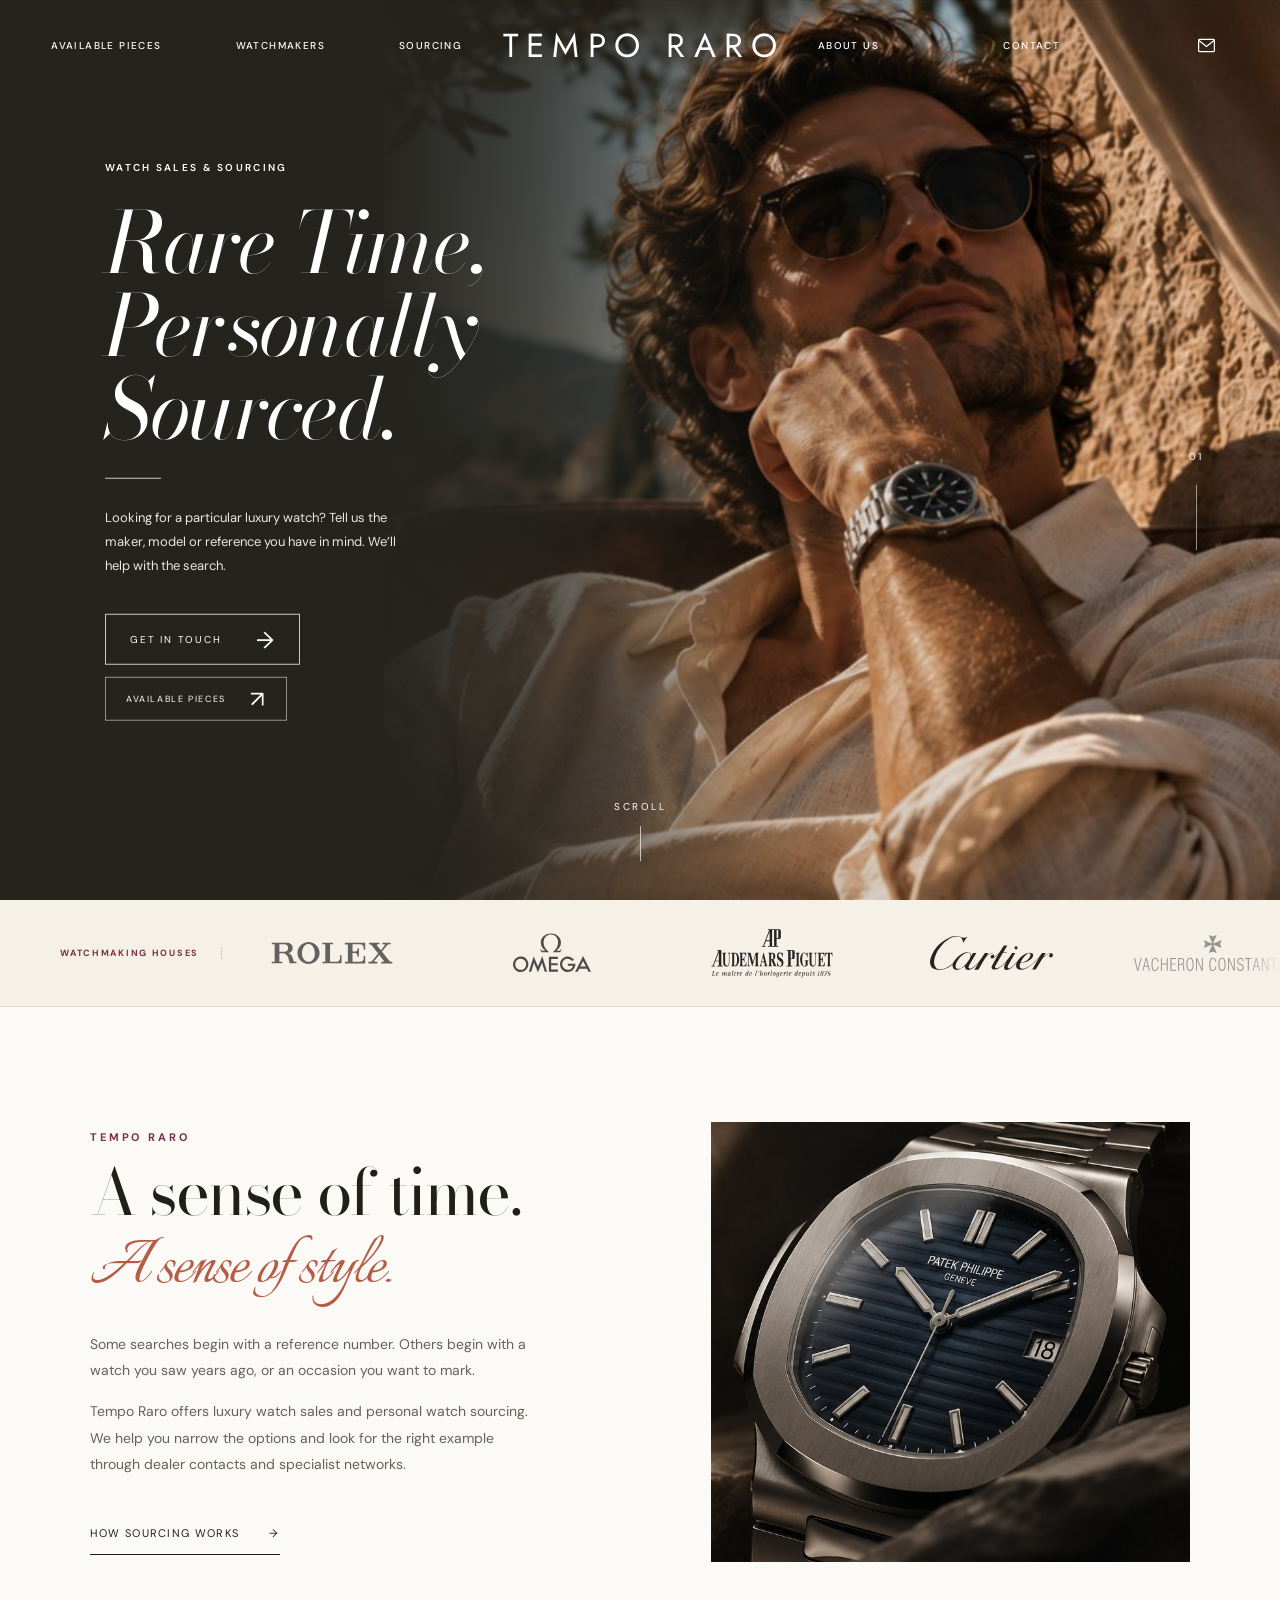
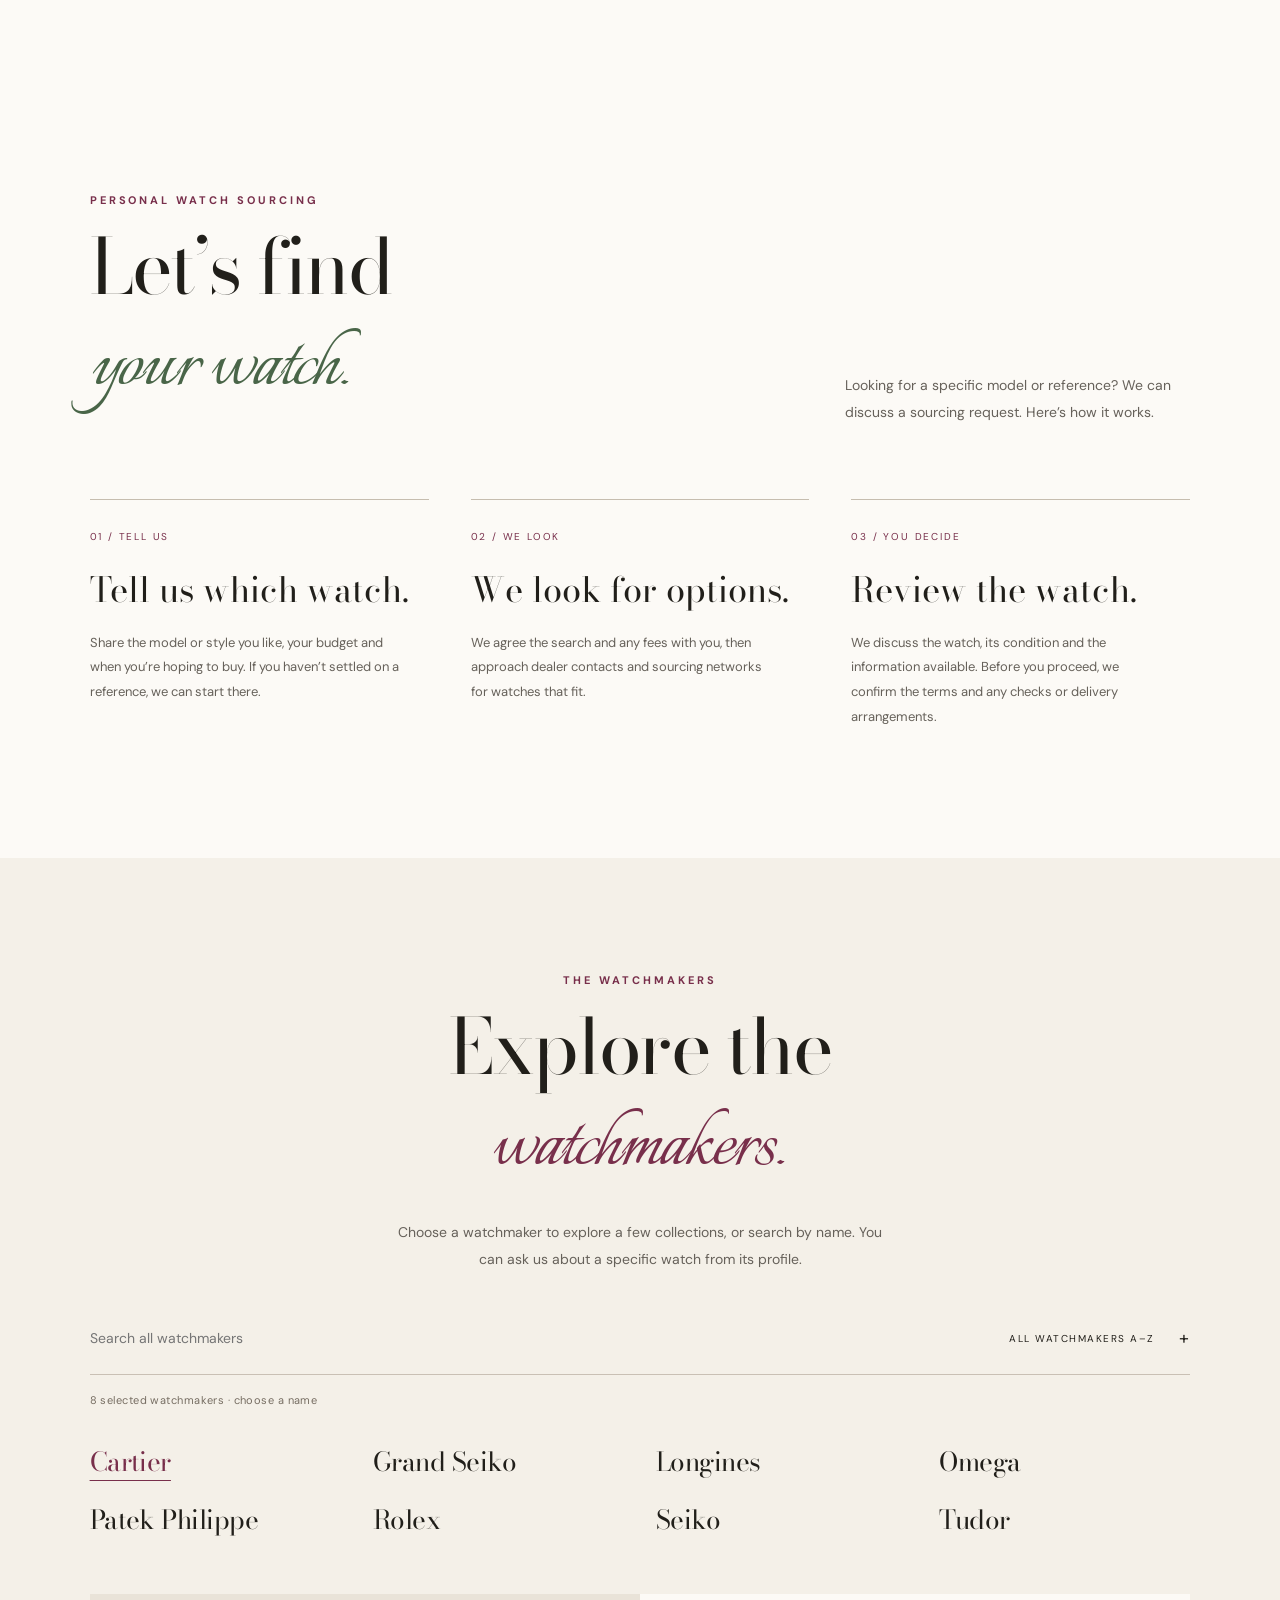
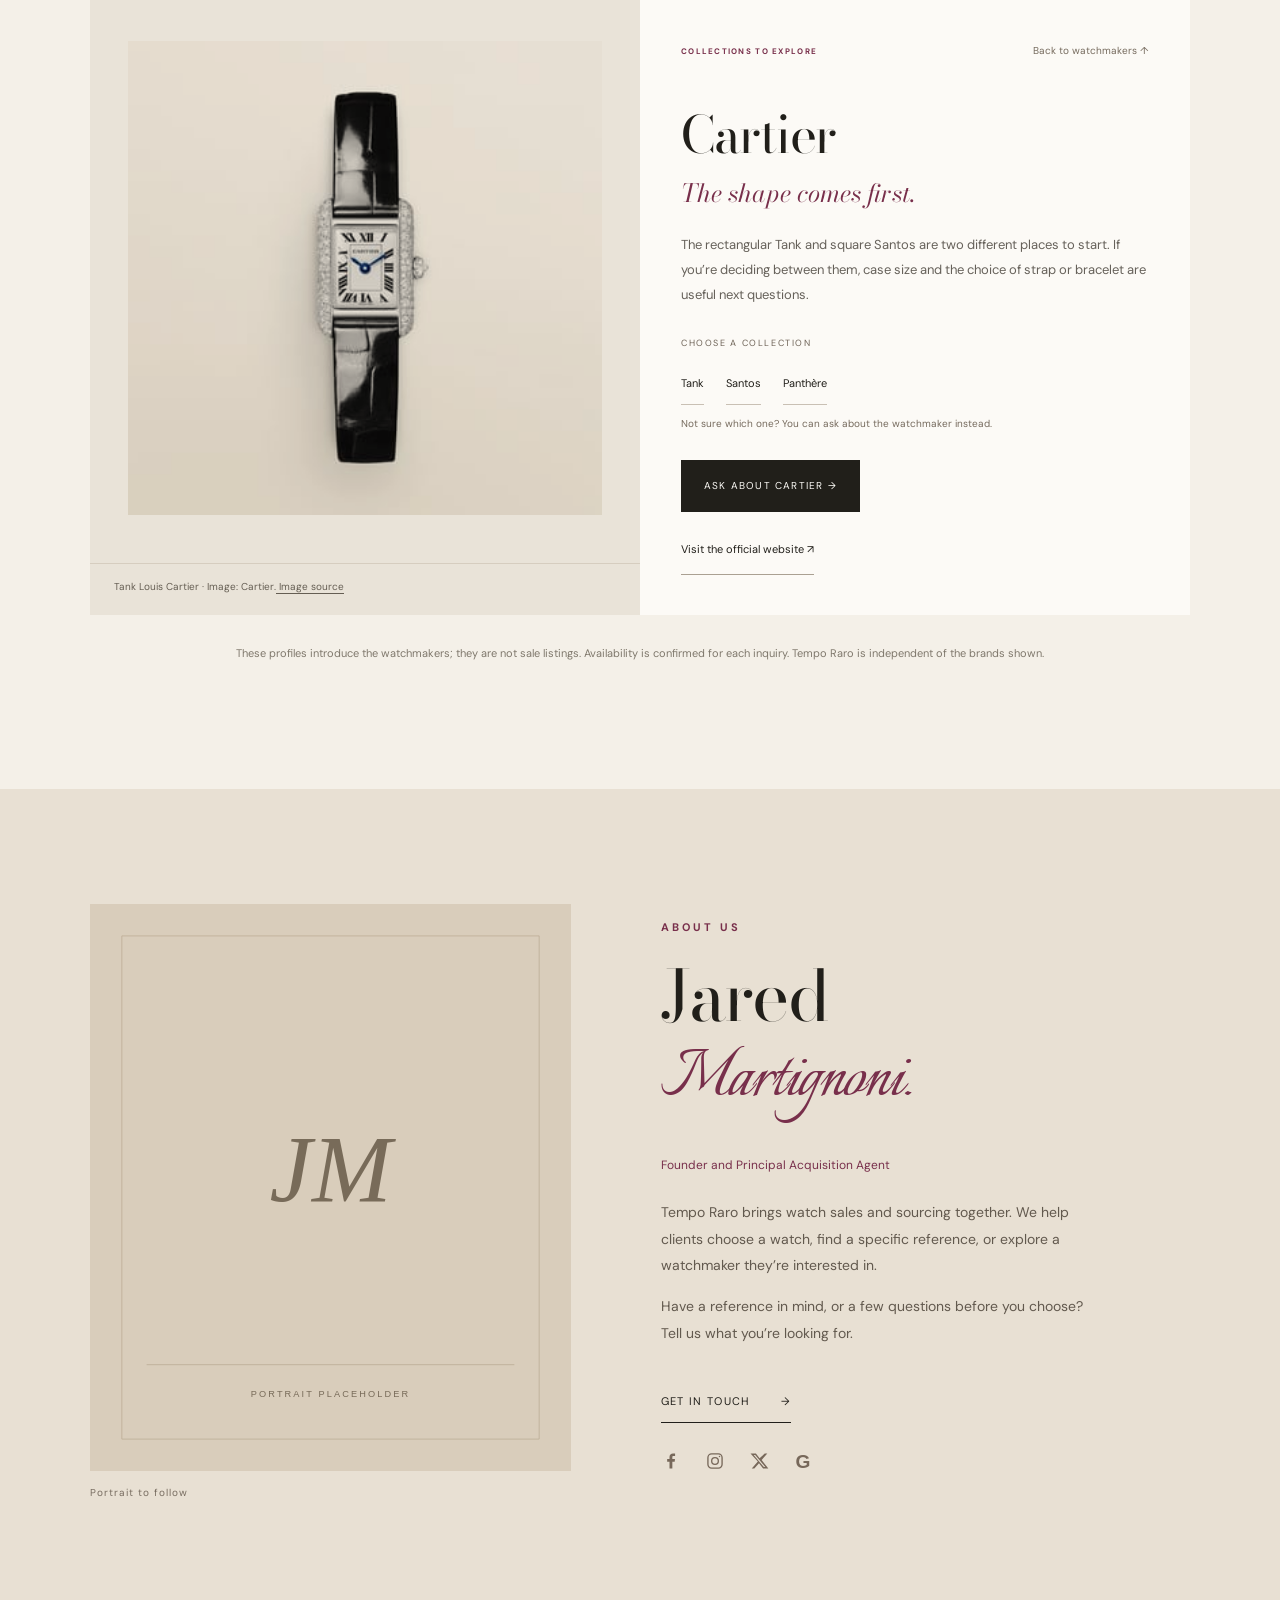
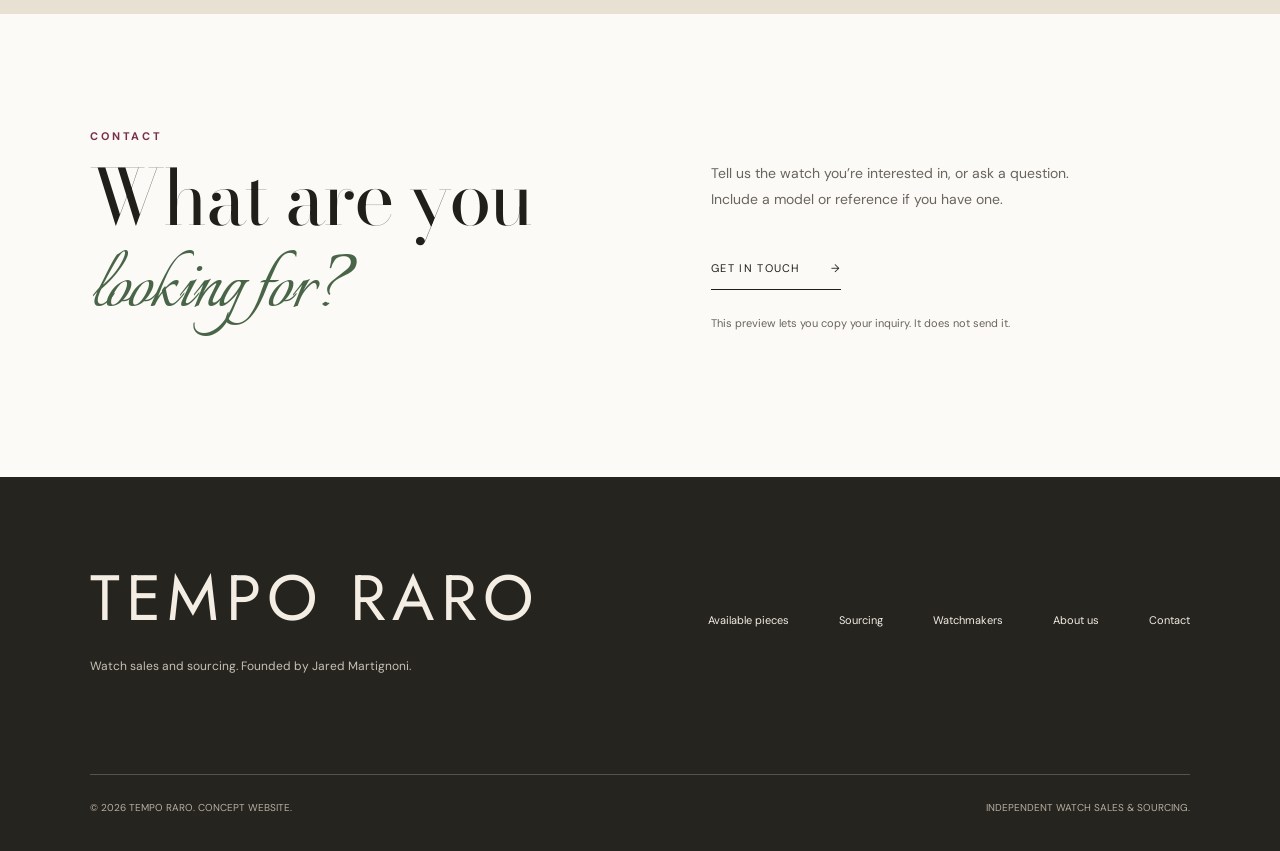
==== commit cc44e23e: "Publish Tempo Raro editorial site and watchmaker directory Add responsive home and available-pieces " ====
--- a/index.html
+++ b/index.html
@@ -1,70 +1,139 @@
-<!doctype html>
-<html lang="en">
-<head>
-<meta charset="utf-8"><meta name="viewport" content="width=device-width,initial-scale=1"><meta name="theme-color" content="#191813">
-<title>Tempo Raro — Rare Time, Personally Sourced</title>
-<meta name="description" content="Tempo Raro — private watch sourcing, curated acquisitions and personal concierge service.">
-<link rel="preconnect" href="https://fonts.googleapis.com"><link rel="preconnect" href="https://fonts.gstatic.com" crossorigin>
-<link href="https://fonts.googleapis.com/css2?family=Bodoni+Moda:ital,opsz,wght@0,6..96,400;0,6..96,500;1,6..96,400&family=DM+Sans:wght@400;500;600;700&family=Jost:wght@300;400;500;600&family=Italianno&display=swap" rel="stylesheet">
-<style>
-:root{--ink:#211f1a;--cream:#f4f0e8;--paper:#fcfaf6;--wine:#5e3029;--olive:#495044;--line:#d9d2c6;--sans:'DM Sans',Arial,sans-serif;--serif:'Bodoni Moda',Georgia,serif;--display:'Jost',Arial,sans-serif;--ease:cubic-bezier(.22,1,.36,1)}*{box-sizing:border-box}html{scroll-behavior:smooth}body{margin:0;background:var(--paper);color:var(--ink);font-family:var(--sans);overflow-x:hidden}button,input,textarea,select{font:inherit}button{cursor:pointer}a{color:inherit;text-decoration:none}button:focus-visible,a:focus-visible,input:focus-visible,textarea:focus-visible,select:focus-visible{outline:2px solid #bb8259;outline-offset:4px}::selection{background:#bca589;color:#211f1a}.sr-only{position:absolute;width:1px;height:1px;overflow:hidden;clip:rect(0,0,0,0)}
-#loader{position:fixed;inset:0;z-index:100;background:#171714;color:#f7f0e8;display:flex;align-items:center;justify-content:center;transition:opacity .75s ease,visibility .75s}.loader-word{font-family:var(--display);font-size:clamp(22px,3vw,45px);letter-spacing:.37em;font-weight:400;padding-left:.37em}.loaded #loader{opacity:0;visibility:hidden;pointer-events:none}
-.site-nav{z-index:50;position:absolute;left:0;right:0;top:0;height:90px;padding:0 clamp(24px,4.7vw,88px);display:grid;align-items:center;grid-template-columns:1fr auto 1fr;color:#fff;transition:background .4s,color .4s}.site-nav.scrolled{position:fixed;top:0;height:72px;background:rgba(252,250,246,.97);backdrop-filter:blur(16px);color:var(--ink);border-bottom:1px solid rgba(0,0,0,.09)}.nav-left,.nav-right{display:flex;gap:clamp(18px,2vw,34px);align-items:center}.nav-right{justify-content:flex-end}.site-nav a:not(.wordmark){font-size:11px;font-weight:500;letter-spacing:.19em;white-space:nowrap;position:relative}.site-nav a:not(.wordmark):after{content:'';position:absolute;bottom:-7px;left:0;width:0;height:1px;background:currentColor;transition:width .35s}.site-nav a:hover:after{width:100%}.wordmark{font-family:var(--display);font-weight:400;font-size:clamp(25px,2.6vw,39px);letter-spacing:.29em;white-space:nowrap;padding-left:.29em}.nav-icon{background:none;border:0;color:inherit;width:35px;height:35px;display:grid;place-items:center}.nav-icon svg{width:21px;height:21px;stroke-width:1.4}.menu-toggle{display:none}
-.hero{position:relative;min-height:740px;height:min(900px,100svh);max-height:960px;background:#24231e;isolation:isolate;color:white;overflow:hidden}.hero-image{position:absolute;inset:0;background-image:linear-gradient(90deg,rgba(21,19,17,.89) 0%,rgba(22,20,17,.80) 22%,rgba(20,18,15,.30) 56%,rgba(17,15,12,.02) 100%),url('assets/hero.jpg');background-position:center,right center;background-size:cover,cover;transform:scale(1.085);transition:transform 2.4s var(--ease)}.loaded .hero-image{transform:scale(1)}.curtain{pointer-events:none;position:absolute;z-index:10;top:0;bottom:0;width:50.1%;background:#251e18;transition:transform 1.5s var(--ease);transition-delay:.28s}.curtain.left{left:0}.curtain.right{right:0}.loaded .curtain.left{transform:translateX(-102%)}.loaded .curtain.right{transform:translateX(102%)}.hero-content{position:absolute;z-index:3;left:clamp(25px,8.2vw,150px);top:49%;transform:translateY(-43%);max-width:580px;opacity:0;transition:opacity 1s ease 1.25s,transform 1s var(--ease) 1.25s}.loaded .hero-content{opacity:1;transform:translateY(-50%)}.eyebrow{font-size:10px;letter-spacing:.26em;text-transform:uppercase;font-weight:600}.hero h1{font-family:var(--serif);font-style:italic;font-weight:400;line-height:.98;font-size:clamp(57px,6.6vw,110px);letter-spacing:-.025em;margin:28px 0 28px}.fine-rule{width:56px;height:1px;background:currentColor;opacity:.75;margin-bottom:27px}.hero-copy{font-size:13px;line-height:1.85;max-width:310px;color:#ebe7de}.outline-link{display:inline-flex;gap:34px;align-items:center;border:1px solid rgba(255,255,255,.75);padding:18px 24px;font-size:10px;letter-spacing:.18em;text-transform:uppercase;margin-top:23px;position:relative;overflow:hidden;transition:color .35s,border-color .35s}.outline-link:before{content:'';position:absolute;inset:0;background:#f6f0e6;transform:translateX(-102%);transition:transform .5s var(--ease);z-index:-1}.outline-link:hover{color:#171713;border-color:#f6f0e6}.outline-link:hover:before{transform:translateX(0)}.outline-link .arr{font-size:23px;line-height:0}.hero-scroll{position:absolute;z-index:4;bottom:39px;left:50%;transform:translateX(-50%);text-align:center;font-size:10px;letter-spacing:.25em}.hero-scroll span{display:block;height:35px;width:1px;background:white;opacity:.65;margin:13px auto 0;animation:scroll-hint 2.5s infinite}@keyframes scroll-hint{0%{transform:scaleY(.25);transform-origin:top}60%{transform:scaleY(1);transform-origin:top}100%{transform:scaleY(.25);transform-origin:bottom}}.hero-index{position:absolute;z-index:3;right:6%;top:50%;font-size:10px;letter-spacing:.2em;display:flex;flex-direction:column;align-items:center;gap:22px}.hero-index:after{content:'';height:65px;width:1px;background:#eee8d8;opacity:.6}
-.ticker-wrap{background:#f6f1e7;padding:21px 0;border-bottom:1px solid #e1d8c9;position:relative;display:flex;align-items:center;min-height:114px}.ticker-heading{font-size:10px;font-weight:700;letter-spacing:.19em;padding:0 22px 0 clamp(24px,4.7vw,88px);white-space:nowrap;border-right:1px solid #d7cec1;position:relative;z-index:2;background:#f6f1e7}.ticker-track-outer{flex:1;overflow:hidden;mask-image:linear-gradient(90deg,transparent,#000 3%,#000 97%,transparent)}.ticker-track{display:flex;gap:0;width:max-content;animation:marquee 80s linear infinite}.ticker-wrap:hover .ticker-track,.ticker-wrap:focus-within .ticker-track{animation-play-state:paused}.logo-cell{display:grid;place-items:center;min-width:205px;padding:0 22px;text-align:center;white-space:nowrap;color:#25231f;font-family:Georgia,serif;font-size:22px;font-weight:700;letter-spacing:-.055em}.logo-cell.small{font-size:17px}.logo-cell.sans{font-family:Arial,sans-serif;letter-spacing:.02em;font-size:19px}.logo-cell.script{font-family:var(--serif);font-style:italic;font-size:30px;font-weight:400}.logo-cell.rolex:before{content:'♛';display:block;font-size:23px;line-height:1}.logo-cell.rolex{font-size:19px;display:block;padding-top:5px}.logo-cell span{font-size:9px;display:block;letter-spacing:.25em;font-weight:400;margin-top:4px}@keyframes marquee{to{transform:translateX(-50%)}}
-.section-pad{padding:clamp(78px,9vw,155px) clamp(22px,7vw,130px)}.section-kicker{font-size:11px;font-weight:700;letter-spacing:.27em;text-transform:uppercase;color:#797064}.section-title{font-family:var(--serif);font-weight:400;font-size:clamp(43px,6vw,86px);line-height:1.04;letter-spacing:-.025em;margin:15px 0}.section-intro{line-height:1.9;font-size:13px;color:#66615a;max-width:440px}.editorial-intro{text-align:center;max-width:750px;margin:0 auto 60px}.editorial-intro .section-intro{margin:auto}.feature-grid{display:grid;grid-template-columns:1fr 1fr;gap:12px}.feature{height:clamp(380px,43vw,650px);position:relative;overflow:hidden;color:#fff;display:flex;align-items:flex-end;isolation:isolate}.feature img{width:100%;height:100%;object-fit:cover;position:absolute;inset:0;transition:transform 1.1s var(--ease)}.feature:first-child img{object-position:55% center}.feature:nth-child(2) img{object-position:center center}.feature:before{content:'';position:absolute;inset:0;z-index:1;background:linear-gradient(0deg,rgba(0,0,0,.78),transparent 70%)}.feature:hover img{transform:scale(1.055)}.feature-body{position:relative;z-index:2;padding:clamp(24px,3.5vw,60px)}.feature h3{font-family:var(--serif);font-size:clamp(32px,3.5vw,54px);font-weight:400;margin:14px 0 24px}.text-link{display:inline-flex;align-items:center;gap:16px;padding-bottom:8px;border-bottom:1px solid currentColor;font-size:10px;text-transform:uppercase;letter-spacing:.16em}.text-link .arr{transition:transform .3s}.text-link:hover .arr{transform:translateX(6px)}.pullquote{padding:110px 20px;text-align:center;background:#e8e1d4}.pullquote p{font-family:var(--serif);font-size:clamp(35px,5vw,72px);max-width:950px;line-height:1.2;margin:20px auto}.pullquote .tiny{font-size:10px;letter-spacing:.3em;text-transform:uppercase}.collection{background:#fcfaf6}.collection-head{display:flex;align-items:end;justify-content:space-between;gap:25px;margin-bottom:42px}.collection-head .section-intro{max-width:345px}.collection-grid{display:grid;grid-template-columns:repeat(3,1fr);gap:20px}.collection-card{position:relative;min-width:0}.collection-card .photo{overflow:hidden;aspect-ratio:4/5;background:#e4d8c9}.collection-card .photo img{width:100%;height:100%;object-fit:cover;transition:transform 1s var(--ease)}.collection-card:hover img{transform:scale(1.06)}.collection-card .meta{display:flex;justify-content:space-between;gap:15px;padding:17px 0 10px}.collection-card h3{font-size:14px;font-weight:500;margin:0 0 7px}.collection-card p{font-size:11px;color:#7a7369;margin:0}.collection-card .meta .arr{font-size:24px}.note{font-size:11px;color:#7f786c;line-height:1.6}.concierge{background:#e5ded2;display:grid;grid-template-columns:1fr 1fr;min-height:650px}.concierge-photo{background:url('assets/private.jpg') center/cover}.concierge-text{padding:clamp(60px,9vw,145px) clamp(35px,7vw,110px);display:flex;flex-direction:column;align-items:flex-start;justify-content:center}.concierge-text .section-title{font-size:clamp(50px,5.5vw,82px)}.dark-link{border-bottom:1px solid currentColor;padding:14px 0;font-size:11px;letter-spacing:.12em;text-transform:uppercase;display:flex;align-items:center;gap:30px;margin-top:20px;transition:gap .3s}.dark-link:hover{gap:42px}.brand-directory{background:#f4f0e8}.brand-header{text-align:center;max-width:800px;margin:auto auto 32px}.brand-toolbar{display:flex;justify-content:center;gap:8px;flex-wrap:wrap;margin-bottom:32px}.brand-filter{border:1px solid #c9c0b4;background:transparent;padding:12px 18px;text-transform:uppercase;font-size:10px;letter-spacing:.14em}.brand-filter[aria-pressed=true],.brand-filter:hover{background:#24231f;color:#fff;border-color:#24231f}.brand-search{display:block;margin:0 auto 35px;max-width:350px;width:100%;background:transparent;border:0;border-bottom:1px solid #a59d91;padding:12px;font-size:12px;border-radius:0;outline-offset:3px}.brand-grid{display:grid;grid-template-columns:repeat(5,1fr);border-top:1px solid #d9d1c4;border-left:1px solid #d9d1c4}.brand-entry{min-height:116px;display:flex;align-items:center;justify-content:center;padding:20px;text-align:center;border-bottom:1px solid #d9d1c4;border-right:1px solid #d9d1c4;font-family:Georgia,serif;font-size:clamp(14px,1.45vw,22px);letter-spacing:-.04em;transition:background .3s}.brand-entry:hover{background:#e4daca}.brand-entry[data-tier='mid']{font-family:Arial,sans-serif;letter-spacing:.03em;font-size:clamp(12px,1.2vw,17px)}.brand-entry[hidden]{display:none}.brand-footer{text-align:center;margin-top:30px}.journal{background:#fcfaf6}.journal-grid{display:grid;grid-template-columns:1.3fr 1fr;gap:50px;align-items:center}.journal-grid img{width:100%;aspect-ratio:1.22;object-fit:cover}.journal p{line-height:1.9;font-size:13px;color:#69645c;max-width:420px}.footer{background:#25241f;color:#f3ede4;padding:75px clamp(22px,7vw,130px) 35px}.footer-top{display:flex;justify-content:space-between;gap:35px}.footer-mark{font-family:var(--display);font-weight:400;font-size:clamp(36px,5vw,70px);letter-spacing:.1em}.footer-links{display:flex;gap:50px}.footer-links a{font-size:11px}.footer p{font-size:12px;color:#c7c1b5;max-width:340px;line-height:1.8}.footer-bottom{display:flex;justify-content:space-between;gap:25px;border-top:1px solid #57534b;margin-top:85px;padding-top:25px;color:#b7aea0;font-size:10px;line-height:1.6}.reveal{opacity:0;transform:translateY(32px);transition:opacity .9s var(--ease),transform .9s var(--ease)}.reveal.visible{opacity:1;transform:translateY(0)}
-.modal-backdrop{position:fixed;inset:0;z-index:90;background:rgba(17,16,14,.78);display:none;align-items:center;justify-content:center;padding:22px;backdrop-filter:blur(8px)}.modal-backdrop.open{display:flex}.modal{position:relative;background:#f9f6ee;padding:clamp(28px,5vw,60px);width:min(100%,610px);max-height:90vh;overflow:auto}.modal h2{font-family:var(--serif);font-size:clamp(39px,5vw,60px);font-weight:400;margin:14px 0}.modal p{font-size:12px;line-height:1.8;color:#6a625a}.modal label{font-size:10px;text-transform:uppercase;letter-spacing:.13em;display:block;margin:18px 0 7px}.modal input,.modal textarea,.modal select{display:block;width:100%;border:1px solid #c4b9ac;padding:12px;background:#fff;outline-offset:2px;border-radius:0;font-size:13px}.modal textarea{min-height:90px;resize:vertical}.modal button.action{background:#2a2924;color:#fff;border:0;padding:17px 24px;text-transform:uppercase;letter-spacing:.15em;font-size:10px;margin-top:20px;width:100%}.close{position:absolute;right:16px;top:16px;border:0;background:transparent;font-size:28px}.status{font-size:12px!important;color:#345b45!important;min-height:18px}.mobile-panel{display:none}
-@media(max-width:1000px){.nav-left a:nth-child(n+3),.nav-right a{display:none}.nav-left{gap:20px}.wordmark{font-size:32px}.brand-grid{grid-template-columns:repeat(4,1fr)}.hero h1{font-size:82px}.collection-grid{gap:12px}}
-@media(max-width:680px){.site-nav{height:70px;padding:0 18px;grid-template-columns:45px 1fr 45px}.site-nav .nav-left,.site-nav .nav-right{display:none}.site-nav .wordmark{font-size:23px;letter-spacing:.21em;text-align:center;padding-left:.21em}.menu-toggle{display:grid;grid-column:1;grid-row:1}.site-nav .wordmark{grid-column:2;grid-row:1}.nav-right{grid-column:3;grid-row:1}.mobile-panel.open{display:flex}.mobile-panel{position:fixed;z-index:60;top:0;left:0;right:0;background:#f7f1e8;min-height:100svh;padding:110px 32px 40px;flex-direction:column;gap:30px}.mobile-panel a{font-family:var(--serif);font-size:37px}.mobile-panel button{position:absolute;right:22px;top:20px;background:none;border:0;font-size:30px}.hero{min-height:670px;height:92svh}.hero-image{background-image:linear-gradient(90deg,rgba(20,18,16,.71),rgba(20,18,16,.18)),url('assets/hero.jpg');background-position:center,68% center}.hero-content{left:27px;right:22px;top:52%;transform:translateY(-42%)}.loaded .hero-content{transform:translateY(-50%)}.hero h1{font-size:clamp(60px,14vw,86px)}.hero-copy{font-size:12px;max-width:260px}.hero-index{display:none}.hero-scroll{bottom:19px}.ticker-wrap{min-height:94px;display:block;padding:0}.ticker-heading{text-align:center;padding:14px 8px 10px;border:0;font-size:9px}.logo-cell{min-width:155px;font-size:18px}.logo-cell.script{font-size:24px}.logo-cell.small,.logo-cell.sans{font-size:14px}.ticker-track-outer{padding-bottom:15px}.section-pad{padding:78px 22px}.editorial-intro{margin-bottom:35px}.feature-grid,.concierge,.journal-grid{grid-template-columns:1fr}.feature{height:440px}.collection-head{display:block}.collection-grid{grid-template-columns:1fr 1fr;gap:12px}.collection-card .photo{aspect-ratio:3/4}.collection-card h3{font-size:12px}.collection-card p{font-size:10px}.collection-card .meta{gap:2px}.collection-card:last-child{display:none}.concierge-photo{height:440px}.concierge-text{padding:75px 28px}.brand-grid{grid-template-columns:repeat(2,1fr)}.brand-entry{min-height:94px}.journal-grid{gap:30px}.footer-top,.footer-bottom{display:block}.footer-links{margin-top:30px;gap:25px}.footer-bottom{margin-top:60px}.footer-bottom span{display:block;margin:8px 0}.pullquote{padding:80px 20px}}
-@media(prefers-reduced-motion:reduce){*,*:before,*:after{scroll-behavior:auto!important;animation:none!important;transition:none!important}.reveal{opacity:1;transform:none}.hero-content{opacity:1}.curtain{display:none}}
-.logo-cell{font-family:Arial,sans-serif;font-size:15px;letter-spacing:0;font-weight:500;min-width:205px}.logo-cell:before{content:none!important}.logo-cell img{display:block;max-width:170px;max-height:61px;width:auto;height:auto;object-fit:contain}.logo-cell img[hidden]{display:none}.logo-fallback{font-size:15px;letter-spacing:0!important;font-family:Arial,sans-serif!important;font-weight:500!important}.logo-fallback[hidden]{display:none!important}
-
-/* Tempo Raro / expressive editorial typography — V3 */
-:root{--script:'Italianno','Brush Script MT',cursive;--terracotta:#b45c46;--leaf:#496548;--plum:#782f4b}
-.script-accent{font-family:var(--script);font-size:1.31em;line-height:.76;font-weight:400;font-style:normal;letter-spacing:-.025em;color:var(--terracotta);display:inline-block;transform:rotate(-3deg) translateY(.07em);white-space:normal;padding:.08em .06em .16em 0;text-transform:none}
-.script-accent.accent-olive{color:var(--leaf)}.script-accent.accent-wine{color:var(--plum)}
-.hero .script-accent{color:#f1bd87;text-shadow:0 2px 17px #1b130f50}
-.editorial-intro .section-title,.collection .section-title,.brand-header .section-title{line-height:1.16}
-.pullquote{background:#e8d6c9}.pullquote p{line-height:1.28}
-.section-kicker{color:var(--plum)}
-.ticker-heading{color:var(--plum)}
-.feature .script-accent{color:#f7be96}
-.concierge .script-accent{color:var(--plum)}
-.eyebrow{letter-spacing:.23em}
-.brand-filter[aria-pressed="true"]{color:var(--plum)}
-@media(min-width:681px){.hero-content:after{content:'Selected with intention';position:absolute;top:-45px;right:-165px;font-family:var(--script);font-size:35px;color:#f1bd87;transform:rotate(-8deg);opacity:.92;pointer-events:none}}
-@media(max-width:680px){.script-accent{font-size:1.16em;line-height:.85}.hero .script-accent{font-size:1.18em}.pullquote p{line-height:1.35}}
-</style>
-</head>
-<body>
-<div id="loader"><div class="loader-word">TEMPO RARO</div></div>
-<nav class="site-nav" id="nav" aria-label="Main navigation"><div class="nav-left"><a href="#collection">WATCHES</a><a href="#brands">BRANDS</a><a href="#concierge">CONCIERGE</a></div><a class="wordmark" href="#top">TEMPO RARO</a><div class="nav-right"><a href="#journal">JOURNAL</a><a href="#about">ABOUT</a><button class="nav-icon" id="nav-inquire" aria-label="Open private inquiry"><svg viewBox="0 0 24 24" fill="none" stroke="currentColor"><circle cx="11" cy="11" r="7"/><path d="m16 16 5 5"/></svg></button></div><button class="nav-icon menu-toggle" id="menu-toggle" aria-label="Open menu"><svg viewBox="0 0 24 24" fill="none" stroke="currentColor"><path d="M3 7h18M3 12h18M3 17h18"/></svg></button></nav>
-<div class="mobile-panel" id="mobile-panel"><button id="mobile-close" aria-label="Close menu">×</button><a href="#collection">Watches</a><a href="#brands">Brands</a><a href="#concierge">Concierge</a><a href="#journal">Journal</a><a href="#about">About</a><a href="#inquire" data-inquire>Private inquiry</a></div>
-<main id="top">
-<section class="hero" aria-label="Tempo Raro private watch concierge"><div class="hero-image" aria-hidden="true"></div><div class="curtain left" aria-hidden="true"></div><div class="curtain right" aria-hidden="true"></div><div class="hero-content"><div class="eyebrow">PRIVATE WATCH CONCIERGE</div><h1>Rare Time,<br>Personally<br>Sourced.</h1><div class="fine-rule"></div><p class="hero-copy">Exceptional watches. Thoughtfully sourced. A more personal approach to collecting the pieces that matter.</p><a class="outline-link" href="#inquire" data-inquire>BEGIN YOUR INQUIRY <span class="arr">→</span></a></div><div class="hero-index">01</div><a href="#brands" class="hero-scroll">SCROLL<span></span></a></section>
-<section class="ticker-wrap" aria-label="Watch brands"><div class="ticker-heading">FEATURED HOUSES</div><div class="ticker-track-outer"><div class="ticker-track" id="ticker-track"></div></div></section>
-<section class="section-pad" id="about"><div class="editorial-intro reveal"><div class="section-kicker">THE TEMPO RARO EXPERIENCE</div><h2 class="section-title">A sense of time.<br><em class="script-accent">A sense of style.</em></h2><p class="section-intro">The watch you choose should say something without needing to say a word. We believe finding it should feel just as considered.</p></div><div class="feature-grid"><a class="feature reveal" href="#collection"><img src="assets/watch-detail.jpg" alt="Close detail of a finely finished steel watch" loading="lazy"><div class="feature-body"><div class="eyebrow">THE OBJECTS OF DESIRE</div><h3>Find your next<br><em class="script-accent">obsession.</em></h3><span class="text-link">EXPLORE WATCHES <span class="arr">→</span></span></div></a><a class="feature reveal" href="#concierge"><img src="assets/editorial-man.jpg" alt="Contemporary luxury campaign portrait in warm sunlight" loading="lazy"><div class="feature-body"><div class="eyebrow">MORE THAN A TRANSACTION</div><h3>Personal by<br>design.</h3><span class="text-link">OUR APPROACH <span class="arr">→</span></span></div></a></div></section>
-<section class="pullquote"><div class="tiny reveal">TIME IS PERSONAL</div><p class="reveal">“The extraordinary rarely <em class="script-accent accent-wine">announces</em> itself.”</p><div class="tiny reveal">TEMPO RARO</div></section>
-<section class="section-pad collection" id="collection"><div class="collection-head reveal"><div><div class="section-kicker">EXPLORE TEMPO RARO</div><h2 class="section-title">An eye for<br><em class="script-accent accent-olive">the exceptional.</em></h2></div><p class="section-intro">From contemporary icons to uncommon references, discover the categories that inspire our approach. Availability and sourcing are confirmed individually.</p></div><div class="collection-grid"><a class="collection-card reveal" href="#inquire" data-inquire><div class="photo"><img src="assets/watch-detail.jpg" alt="Modern steel sports watch detail" loading="lazy"></div><div class="meta"><div><h3>Modern Icons</h3><p>Recognizable. Remarkable. Enduring.</p></div><span class="arr">↗</span></div></a><a class="collection-card reveal" href="#inquire" data-inquire><div class="photo"><img src="assets/atelier.jpg" alt="Contemporary architectural editorial scene" loading="lazy"></div><div class="meta"><div><h3>Collectors' Pieces</h3><p>For the eye that knows.</p></div><span class="arr">↗</span></div></a><a class="collection-card reveal" href="#inquire" data-inquire><div class="photo"><img src="assets/terrace.jpg" alt="Sunlit Mediterranean architectural details" loading="lazy"></div><div class="meta"><div><h3>Everyday Distinction</h3><p>Considered watches, worn often.</p></div><span class="arr">↗</span></div></a></div></section>
-<section class="concierge" id="concierge"><div class="concierge-photo" role="img" aria-label="Fashion editorial portrait in warm afternoon light"></div><div class="concierge-text reveal"><div class="section-kicker">THE PRIVATE EXPERIENCE</div><h2 class="section-title">A better way<br>to find <em class="script-accent accent-wine">the one.</em></h2><p class="section-intro">Tell us what you're looking for. We help navigate the search with discretion and an appreciation for the details that make a watch worth pursuing.</p><a class="dark-link" href="#inquire" data-inquire>START A CONVERSATION <span>→</span></a></div></section>
-<section class="section-pad brand-directory" id="brands"><div class="brand-header reveal"><div class="section-kicker">THE WATCH WORLD</div><h2 class="section-title">Names worth <em class="script-accent accent-wine">knowing.</em></h2><p class="section-intro" style="margin:auto">An exploration of established watchmaking houses, from accessible Swiss luxury to independent haute horlogerie. Listing a brand does not indicate inventory, affiliation, or guaranteed sourcing.</p></div><div class="brand-toolbar" role="group" aria-label="Filter brands"><button class="brand-filter" data-tier="all" aria-pressed="true">ALL HOUSES</button><button class="brand-filter" data-tier="mid" aria-pressed="false">ENTRY & MID LUXURY</button><button class="brand-filter" data-tier="luxury" aria-pressed="false">LUXURY</button><button class="brand-filter" data-tier="haute" aria-pressed="false">HAUTE & INDEPENDENT</button></div><input class="brand-search" id="brand-search" type="search" placeholder="SEARCH WATCH HOUSES" aria-label="Search watch brands"><div class="brand-grid" id="brand-grid"></div><p class="note brand-footer">Brand names are presented for editorial discovery only. Tempo Raro is not represented here as an authorized retailer or partner of any brand.</p></section>
-<section class="section-pad journal" id="journal"><div class="journal-grid"><img src="assets/terrace.jpg" alt="Mediterranean terrace and sunlit architecture" loading="lazy" class="reveal"><div class="reveal"><div class="section-kicker">A DIFFERENT PERSPECTIVE</div><h2 class="section-title">The art of<br><em class="script-accent accent-olive">taking time.</em></h2><p>Collecting is rarely just about a reference number. It is about a feeling, an occasion, a moment. Our journal will explore the people, places, and details that give objects their meaning.</p><a href="#inquire" class="dark-link" data-inquire>DISCUSS A WATCH <span>→</span></a></div></div></section>
-</main>
-<footer class="footer"><div class="footer-top"><div><div class="footer-mark">TEMPO RARO</div><p>Rare time, personally sourced. Private watch inquiries and considered collecting.</p></div><div class="footer-links"><a href="#collection">Watches</a><a href="#brands">Brands</a><a href="#concierge">Concierge</a><a href="#inquire" data-inquire>Contact</a></div></div><div class="footer-bottom"><span>© <span id="year"></span> TEMPO RARO. CONCEPT WEBSITE.</span><span>INDEPENDENT WATCH CONCIERGE · BRAND NAMES ARE USED FOR IDENTIFICATION ONLY.</span></div></footer>
-<div class="modal-backdrop" id="inquiry-modal" role="presentation"><div class="modal" role="dialog" aria-modal="true" aria-labelledby="modal-title"><button class="close" id="modal-close" aria-label="Close inquiry">×</button><div class="section-kicker">PRIVATE CONCIERGE</div><h2 id="modal-title">Let's find <i>your watch.</i></h2><p>This concept preview creates an inquiry you can copy. No message is transmitted until a real contact endpoint is connected.</p><form id="inquiry-form"><label for="qname">Your name</label><input id="qname" required autocomplete="name" placeholder="Name"><label for="qemail">Email address</label><input id="qemail" type="email" required autocomplete="email" placeholder="you@example.com"><label for="qtype">I'm interested in</label><select id="qtype"><option>Sourcing a watch</option><option>Selling a watch</option><option>Trading a watch</option><option>General inquiry</option></select><label for="qnotes">Tell us what you're looking for</label><textarea id="qnotes" placeholder="Brand, model, reference, budget or anything else useful"></textarea><button class="action" type="submit">COPY MY INQUIRY →</button><p class="status" id="form-status" role="status"></p></form></div></div>
-<script>
-const brands=[
-['Rolex','luxury'],['Patek Philippe','haute'],['Audemars Piguet','haute'],['Cartier','luxury'],['Omega','luxury'],['Vacheron Constantin','haute'],['Jaeger-LeCoultre','haute'],['IWC Schaffhausen','luxury'],['Breitling','luxury'],['Tudor','luxury'],['TAG Heuer','mid'],['Panerai','luxury'],['Hublot','luxury'],['Breguet','haute'],['Blancpain','haute'],['A. Lange & Söhne','haute'],['Grand Seiko','luxury'],['Zenith','luxury'],['Chopard','haute'],['Piaget','haute'],['Girard-Perregaux','haute'],['Ulysse Nardin','haute'],['Richard Mille','haute'],['F.P. Journe','haute'],['Parmigiani Fleurier','haute'],['Roger Dubuis','haute'],['Bulgari','luxury'],['Glashütte Original','haute'],['H. Moser & Cie.','haute'],['Laurent Ferrier','haute'],['MB&F','haute'],['Urwerk','haute'],['De Bethune','haute'],['Greubel Forsey','haute'],['Ressence','haute'],['Kari Voutilainen','haute'],['Arnold & Son','haute'],['Moritz Grossmann','haute'],['Jacob & Co.','haute'],['Harry Winston','haute'],['Franck Muller','haute'],['Bell & Ross','luxury'],['Baume & Mercier','mid'],['Longines','mid'],['Oris','mid'],['Nomos Glashütte','mid'],['Tissot','mid'],['Hamilton','mid'],['Rado','mid'],['Frederique Constant','mid'],['Maurice Lacroix','mid'],['Mido','mid'],['Certina','mid'],['Seiko','mid'],['Citizen','mid'],['Sinn','mid'],['Junghans','mid'],['Raymond Weil','mid'],['Doxa','mid'],['Ball Watch','mid'],['Fortis','mid'],['Christopher Ward','mid'],['Nivada Grenchen','mid'],['Yema','mid'],['Ebel','mid'],['Corum','luxury'],['Montblanc','luxury'],['Graham','luxury'],['Alpina','mid']];
-const marquee=['Rolex','Patek Philippe','Audemars Piguet','Omega','Cartier','Vacheron Constantin','Tudor','Breitling','IWC Schaffhausen','Jaeger-LeCoultre','TAG Heuer','Grand Seiko','Panerai','Longines','Zenith','Breguet','Blancpain','Hublot','A. Lange & Söhne','Chopard','Piaget','Girard-Perregaux','Ulysse Nardin','Richard Mille','F.P. Journe','Nomos Glashütte','Oris','Tissot','Hamilton','Bulgari'];
-const sourcedLogoFiles = {"Rolex": "logos/rolex.svg", "Omega": "logos/omega.svg", "Audemars Piguet": "logos/audemars-piguet.svg", "Cartier": "logos/cartier.svg", "Vacheron Constantin": "logos/vacheron-constantin.svg", "Tudor": "logos/tudor.svg", "Panerai": "logos/panerai.svg", "Hublot": "logos/hublot.svg", "Breguet": "logos/breguet.svg", "Blancpain": "logos/blancpain.svg", "A. Lange & Söhne": "logos/a-lange-sohne.svg", "Piaget": "logos/piaget.svg", "Richard Mille": "logos/richard-mille.svg", "Parmigiani Fleurier": "logos/parmigiani-fleurier.svg", "Baume & Mercier": "logos/baume-mercier.svg", "Oris": "logos/oris.svg", "Rado": "logos/rado.svg", "Mido": "logos/mido.svg", "Certina": "logos/certina.svg", "Citizen": "logos/citizen.svg", "Junghans": "logos/junghans.svg", "Raymond Weil": "logos/raymond-weil.svg", "Ebel": "logos/ebel.svg", "Bell & Ross": "logos/bell-ross.svg", "IWC Schaffhausen": "logos/iwc-schaffhausen.svg", "Glashütte Original": "logos/glashutte-original.svg", "Montblanc": "logos/montblanc.svg", "Longines": "logos/longines.svg", "TAG Heuer": "logos/tag-heuer.svg", "Tissot": "logos/tissot.svg", "Seiko": "logos/seiko.svg", "Sinn": "logos/sinn.svg", "Zenith": "logos/zenith.svg", "Bulgari": "logos/bulgari.svg", "Nomos Glashütte": "logos/nomos-glashutte.svg", "Bulova": "logos/bulova.svg"};
-const escapeHtml=s=>s.replace(/&/g,'&amp;').replace(/</g,'&lt;').replace(/"/g,'&quot;');
-const formatLogo=(name)=>{const filename=sourcedLogoFiles[name];return `<div class="logo-cell" aria-label="${escapeHtml(name)}">${filename?`<img src="${filename}" alt="${escapeHtml(name)}" loading="lazy" onerror="this.hidden=true;this.nextElementSibling.hidden=false"><span class="logo-fallback" hidden>${escapeHtml(name)}</span>`:`<span class="logo-fallback">${escapeHtml(name)}</span>`}</div>`};
-const track=document.querySelector('#ticker-track');const tickerNames=brands.map(([name])=>name);track.innerHTML=tickerNames.map(formatLogo).join('')+tickerNames.map(formatLogo).join('');
-let activeTier='all';const grid=document.querySelector('#brand-grid');const search=document.querySelector('#brand-search');function renderBrands(){let q=search.value.trim().toLowerCase();let subset=brands.filter(([name,tier])=>(activeTier==='all'||tier===activeTier)&&name.toLowerCase().includes(q));grid.innerHTML=subset.map(([name,tier])=>`<div class="brand-entry" data-tier="${tier}">${name.replace(/&/g,'&amp;')}</div>`).join('')||'<p style="padding:25px">No brands matched. Try another search.</p>'}renderBrands();document.querySelectorAll('.brand-filter').forEach(button=>button.addEventListener('click',()=>{activeTier=button.dataset.tier;document.querySelectorAll('.brand-filter').forEach(b=>b.setAttribute('aria-pressed',b===button?'true':'false'));renderBrands()}));search.addEventListener('input',renderBrands);
-const nav=document.querySelector('#nav');function onScroll(){nav.classList.toggle('scrolled',window.scrollY>70)}addEventListener('scroll',onScroll,{passive:true});onScroll();
-const showReveals=()=>{if(!('IntersectionObserver'in window)){document.querySelectorAll('.reveal').forEach(x=>x.classList.add('visible'));return}const ob=new IntersectionObserver(items=>{items.forEach(item=>{if(item.isIntersecting){item.target.classList.add('visible');ob.unobserve(item.target)}})},{threshold:.13});document.querySelectorAll('.reveal').forEach(el=>ob.observe(el))};showReveals();addEventListener('load',()=>document.body.classList.add('loaded'));setTimeout(()=>document.body.classList.add('loaded'),1400);
-const modal=document.querySelector('#inquiry-modal'),closeModal=()=>{modal.classList.remove('open');document.body.style.overflow=''},openModal=()=>{modal.classList.add('open');document.body.style.overflow='hidden';setTimeout(()=>document.querySelector('#qname').focus(),50)};document.querySelectorAll('[data-inquire]').forEach(el=>el.addEventListener('click',e=>{e.preventDefault();openModal()}));document.querySelector('#nav-inquire').addEventListener('click',openModal);document.querySelector('#modal-close').addEventListener('click',closeModal);modal.addEventListener('click',e=>{if(e.target===modal)closeModal()});document.addEventListener('keydown',e=>{if(e.key==='Escape'){closeModal();closeMenu()}});
-document.querySelector('#inquiry-form').addEventListener('submit',async e=>{e.preventDefault();let msg=`TEMPO RARO — PRIVATE INQUIRY\nName: ${document.querySelector('#qname').value}\nEmail: ${document.querySelector('#qemail').value}\nInterest: ${document.querySelector('#qtype').value}\nDetails: ${document.querySelector('#qnotes').value}`;try{await navigator.clipboard.writeText(msg);document.querySelector('#form-status').textContent='Inquiry copied. Paste it into your preferred email or message.'}catch{const temp=document.createElement('textarea');temp.value=msg;document.body.appendChild(temp);temp.select();document.execCommand('copy');temp.remove();document.querySelector('#form-status').textContent='Inquiry text copied.'}});
-const menu=document.querySelector('#mobile-panel');function closeMenu(){menu.classList.remove('open');document.body.style.overflow=''}document.querySelector('#menu-toggle').addEventListener('click',()=>{menu.classList.add('open');document.body.style.overflow='hidden'});document.querySelector('#mobile-close').addEventListener('click',closeMenu);menu.querySelectorAll('a').forEach(a=>a.addEventListener('click',closeMenu));document.querySelector('#year').textContent=new Date().getFullYear();
-</script>
-</body></html>+<!doctype html>
+<html lang="en">
+<head>
+<meta charset="utf-8">
+<meta name="viewport" content="width=device-width,initial-scale=1">
+<meta name="theme-color" content="#191813">
+<title>Tempo Raro | Luxury Watch Sales &amp; Personal Sourcing</title>
+<meta name="description" content="Luxury watch sales and personal watch sourcing with Tempo Raro, led by Jared Martignoni. Explore watchmakers and discuss your next watch with us.">
+<meta name="robots" content="index, follow, max-image-preview:large">
+<link rel="canonical" href="https://www.tempo-raro.com/">
+<link rel="icon" type="image/svg+xml" href="favicon.svg">
+<meta property="og:type" content="website">
+<meta property="og:site_name" content="Tempo Raro">
+<meta property="og:title" content="Tempo Raro | Luxury Watch Sales &amp; Personal Sourcing">
+<meta property="og:description" content="Luxury watch sales and personal watch sourcing with Tempo Raro, led by Jared Martignoni. Explore watchmakers and discuss your next watch with us.">
+<meta property="og:url" content="https://www.tempo-raro.com/">
+<meta property="og:image" content="https://www.tempo-raro.com/assets/hero-clean.jpg">
+<meta property="og:image:width" content="1052">
+<meta property="og:image:height" content="568">
+<meta property="og:image:alt" content="Tempo Raro editorial campaign image">
+<meta name="twitter:card" content="summary_large_image">
+<meta name="twitter:title" content="Tempo Raro | Luxury Watch Sales &amp; Personal Sourcing">
+<meta name="twitter:description" content="Luxury watch sales and personal watch sourcing with Tempo Raro, led by Jared Martignoni. Explore watchmakers and discuss your next watch with us.">
+<meta name="twitter:image" content="https://www.tempo-raro.com/assets/hero-clean.jpg">
+<meta name="twitter:image:alt" content="Tempo Raro editorial campaign image">
+<link rel="preconnect" href="https://fonts.googleapis.com">
+<link rel="preconnect" href="https://fonts.gstatic.com" crossorigin>
+<link href="https://fonts.googleapis.com/css2?family=Bodoni+Moda:ital,opsz,wght@0,6..96,400;0,6..96,500;1,6..96,400&amp;family=DM+Sans:wght@400;500;600;700&amp;family=Jost:wght@300;400;500;600&amp;family=Italianno&amp;display=swap" rel="stylesheet">
+<link rel="stylesheet" href="site.css?v=20261105-hero-clean">
+<script type="application/ld+json">
+{
+  "@context": "https://schema.org",
+  "@graph": [
+    {
+      "@type": "Organization",
+      "@id": "https://www.tempo-raro.com/#organization",
+      "name": "Tempo Raro",
+      "url": "https://www.tempo-raro.com/",
+      "description": "Luxury watch sales and personal watch sourcing, led by Jared Martignoni.",
+      "founder": {
+        "@id": "https://www.tempo-raro.com/#jared-martignoni"
+      }
+    },
+    {
+      "@type": "Person",
+      "@id": "https://www.tempo-raro.com/#jared-martignoni",
+      "name": "Jared Martignoni",
+      "jobTitle": "Founder and Principal Acquisition Agent",
+      "worksFor": {
+        "@id": "https://www.tempo-raro.com/#organization"
+      }
+    },
+    {
+      "@type": "WebSite",
+      "@id": "https://www.tempo-raro.com/#website",
+      "url": "https://www.tempo-raro.com/",
+      "name": "Tempo Raro",
+      "inLanguage": "en",
+      "publisher": {
+        "@id": "https://www.tempo-raro.com/#organization"
+      }
+    },
+    {
+      "@type": "WebPage",
+      "@id": "https://www.tempo-raro.com/#webpage",
+      "url": "https://www.tempo-raro.com/",
+      "name": "Tempo Raro | Luxury Watch Sales & Personal Sourcing",
+      "description": "Luxury watch sales and personal watch sourcing with Tempo Raro, led by Jared Martignoni. Explore watchmakers and discuss your next watch with us.",
+      "inLanguage": "en",
+      "isPartOf": {
+        "@id": "https://www.tempo-raro.com/#website"
+      },
+      "about": {
+        "@id": "https://www.tempo-raro.com/#organization"
+      }
+    }
+  ]
+}
+</script>
+<noscript><style>#loader,.curtain{display:none}.hero-content{opacity:1;transform:translateY(-50%)}.reveal{opacity:1;transform:none}</style></noscript>
+<link rel="stylesheet" href="navigation.css">
+</head>
+<body>
+<div id="loader"><div class="loader-word">TEMPO RARO</div></div>
+<nav class="site-nav" id="nav" aria-label="Main navigation"><div class="nav-left"><a href="collection.html">AVAILABLE PIECES</a><a href="#brands">WATCHMAKERS</a><a href="#collection">SOURCING</a></div><a class="wordmark" href="#top">TEMPO RARO</a><div class="nav-right"><a href="#about">ABOUT US</a><a href="#journal">CONTACT</a><button class="nav-icon" id="nav-inquire" aria-label="Open inquiry"><svg viewBox="0 0 24 24" fill="none" stroke="currentColor"><rect x="3" y="5" width="18" height="14" rx="1"/><path d="m3 6 9 7 9-7"/></svg></button></div><button class="nav-icon menu-toggle" id="menu-toggle" aria-label="Open menu" aria-expanded="false" aria-controls="mobile-panel"><svg viewBox="0 0 24 24" fill="none" stroke="currentColor"><path d="M3 7h18M3 12h18M3 17h18"/></svg></button></nav>
+<div class="mobile-panel" id="mobile-panel" role="dialog" aria-modal="true" aria-label="Navigation"><button id="mobile-close" aria-label="Close menu">×</button><a href="collection.html">Available pieces</a><a href="#brands">Watchmakers</a><a href="#collection">Sourcing</a><a href="#about">About us</a><a href="#journal">Contact</a><a href="#inquire" data-inquire>Get in touch</a></div>
+<main id="top">
+<section class="hero" aria-label="Tempo Raro luxury watch sales and sourcing"><div class="hero-image" aria-hidden="true"></div><div class="curtain left" aria-hidden="true"></div><div class="curtain right" aria-hidden="true"></div><div class="hero-content"><div class="eyebrow">WATCH SALES &amp; SOURCING</div><h1>Rare Time,<br>Personally<br>Sourced.</h1><div class="fine-rule"></div><p class="hero-copy">Looking for a particular luxury watch? Tell us the maker, model or reference you have in mind. We’ll help with the search.</p><a class="outline-link" href="#inquire" data-inquire>GET IN TOUCH <span class="arr">→</span></a><a class="outline-link hero-stock-link" href="collection.html">AVAILABLE PIECES <span class="arr">↗</span></a></div><div class="hero-index">01</div><a href="#brands" class="hero-scroll">SCROLL<span></span></a></section>
+<section class="ticker-wrap" aria-label="Watch brands"><div class="ticker-heading">WATCHMAKING HOUSES</div><div class="ticker-track-outer"><div class="ticker-track" id="ticker-track"></div></div></section>
+<section class="section-pad intro-section" id="intro"><div class="intro-layout"><div><div class="section-kicker">TEMPO RARO</div><h2 class="section-title">A sense of time.<br><em class="script-accent">A sense of style.</em></h2><p class="section-intro">Some searches begin with a reference number. Others begin with a watch you saw years ago, or an occasion you want to mark.</p><p class="section-intro">Tempo Raro offers luxury watch sales and personal watch sourcing. We help you narrow the options and look for the right example through dealer contacts and specialist networks.</p><a class="dark-link" href="#collection">HOW SOURCING WORKS <span>→</span></a></div><img src="assets/watch-detail.jpg" alt="Close detail of a Patek Philippe Nautilus" width="760" height="850" loading="lazy"></div></section>
+
+<section class="section-pad collection" id="collection">
+<div class="collection-head reveal"><div><div class="section-kicker">PERSONAL WATCH SOURCING</div><h2 class="section-title">Let’s find<br><em class="script-accent accent-olive">your watch.</em></h2></div><p class="section-intro">Looking for a specific model or reference? We can discuss a sourcing request. Here’s how it works.</p></div>
+<ol class="sourcing-steps">
+<li class="reveal"><span class="step-number">01 / TELL US</span><h3>Tell us which watch.</h3><p>Share the model or style you like, your budget and when you’re hoping to buy. If you haven’t settled on a reference, we can start there.</p></li>
+<li class="reveal"><span class="step-number">02 / WE LOOK</span><h3>We look for options.</h3><p>We agree the search and any fees with you, then approach dealer contacts and sourcing networks for watches that fit.</p></li>
+<li class="reveal"><span class="step-number">03 / YOU DECIDE</span><h3>Review the watch.</h3><p>We discuss the watch, its condition and the information available. Before you proceed, we confirm the terms and any checks or delivery arrangements.</p></li>
+</ol></section>
+
+<section class="section-pad brand-directory" id="brands" aria-labelledby="houses-title">
+<div class="brand-header"><div class="section-kicker">THE WATCHMAKERS</div><h2 class="section-title" id="houses-title">Explore the<br><em class="script-accent accent-wine">watchmakers.</em></h2><p class="section-intro" style="margin:auto">Choose a watchmaker to explore a few collections, or search by name. You can ask us about a specific watch from its profile.</p></div>
+<div class="house-directory-tools"><label class="sr-only" for="brand-search">Search watchmakers</label><input class="brand-search" id="brand-search" type="search" placeholder="Search all watchmakers" autocomplete="off" aria-controls="brand-grid"><button class="brand-expand" id="brand-expand" aria-expanded="false" aria-controls="brand-grid">ALL WATCHMAKERS A–Z <span aria-hidden="true">+</span></button></div>
+<p id="house-results" class="house-results" role="status" aria-live="polite"></p><div class="brand-grid" id="brand-grid" aria-label="Choose a watchmaker"></div>
+<p id="house-announcement" class="sr-only" role="status" aria-live="polite"></p>
+<article class="house-panel" id="house-panel" aria-labelledby="house-name">
+<figure class="house-visual"><div class="house-image-stage"><img id="house-image" alt="" width="760" height="850" loading="lazy"><div id="house-monogram" class="house-monogram" hidden aria-hidden="true"></div></div><figcaption id="house-caption"></figcaption></figure>
+<div class="house-story"><div class="house-panel-top"><span class="section-kicker">COLLECTIONS TO EXPLORE</span><button id="house-back" class="house-back">Back to watchmakers ↑</button></div><h3 id="house-name" tabindex="-1"></h3><p id="house-line" class="house-line"></p><p id="house-copy"></p><div id="house-family-wrap"><div class="house-label">CHOOSE A COLLECTION</div><div id="house-families" class="house-families" role="group" aria-label="Choose a collection to discuss"></div><p class="house-family-hint">Not sure which one? You can ask about the watchmaker instead.</p></div><div class="house-actions"><button id="house-inquire" class="house-inquire"></button><a id="house-official" target="_blank" rel="noopener noreferrer">Explore the official collection ↗</a></div></div>
+</article><p class="note brand-footer">These profiles introduce the watchmakers; they are not sale listings. Availability is confirmed for each inquiry. Tempo Raro is independent of the brands shown.</p></section>
+<section class="section-pad about-section" id="about" aria-labelledby="about-title"><div class="about-layout"><figure class="founder-portrait"><img src="assets/jared-martignoni-placeholder.svg" alt="Portrait placeholder for Jared Martignoni; photograph to be added" width="680" height="800" loading="lazy"><figcaption>Portrait to follow</figcaption></figure><div class="about-copy"><div class="section-kicker">ABOUT US</div><h2 class="section-title" id="about-title">Jared<br><em class="script-accent accent-wine">Martignoni.</em></h2><p class="founder-title">Founder and Principal Acquisition Agent</p><p>Tempo Raro brings watch sales and sourcing together. We help clients choose a watch, find a specific reference, or explore a watchmaker they’re interested in.</p><p>Have a reference in mind, or a few questions before you choose? Tell us what you’re looking for.</p><a class="dark-link" href="#inquire" data-inquire>GET IN TOUCH <span>→</span></a><div class="founder-socials" role="group" aria-label="Social profile placeholders"><span class="social-placeholder" role="img" aria-label="Facebook profile placeholder" title="Facebook — profile link to be added"><svg viewBox="0 0 24 24" fill="currentColor" aria-hidden="true"><path d="M13.6 21v-8.2h2.8l.4-3.2h-3.2V7.5c0-.9.3-1.5 1.6-1.5h1.7V3.1c-.3 0-1.3-.1-2.5-.1-2.5 0-4.2 1.5-4.2 4.3v2.3H7.4v3.2h2.8V21z"/></svg></span><span class="social-placeholder" role="img" aria-label="Instagram profile placeholder" title="Instagram — profile link to be added"><svg viewBox="0 0 24 24" fill="none" stroke="currentColor" stroke-width="1.6" aria-hidden="true"><rect x="3.5" y="3.5" width="17" height="17" rx="4.5"/><circle cx="12" cy="12" r="4"/><circle cx="17.4" cy="6.7" r=".9" fill="currentColor" stroke="none"/></svg></span><span class="social-placeholder" role="img" aria-label="X profile placeholder" title="X — profile link to be added"><svg viewBox="0 0 24 24" fill="currentColor" aria-hidden="true"><path d="M18.9 3H22l-6.8 7.8L23.2 21h-6.3L12 14.6 6.4 21H3.3l7.3-8.4L1.8 3h6.5l4.4 5.8L18.9 3zm-1.1 16.2h1.7L7.4 4.7H5.6l12.2 14.5z"/></svg></span><span class="social-placeholder" role="img" aria-label="Google Business profile placeholder" title="Google Business — profile link to be added"><svg viewBox="0 0 24 24" aria-hidden="true"><text x="12" y="20" text-anchor="middle" font-family="Arial,sans-serif" font-size="23" font-weight="700" fill="currentColor">G</text></svg></span></div></div></div></section>
+<section class="section-pad journal" id="journal"><div class="closing-note reveal"><div><div class="section-kicker">CONTACT</div><h2 class="section-title">What are you<br><em class="script-accent accent-olive">looking for?</em></h2></div><div><p>Tell us the watch you’re interested in, or ask a question. Include a model or reference if you have one.</p><a href="#inquire" class="dark-link" data-inquire>GET IN TOUCH <span>→</span></a><p class="note">This preview lets you copy your inquiry. It does not send it.</p></div></div></section>
+</main>
+<footer class="footer"><div class="footer-top"><div><div class="footer-mark">TEMPO RARO</div><p>Watch sales and sourcing. Founded by Jared Martignoni.</p></div><div class="footer-links"><a href="collection.html">Available pieces</a><a href="#collection">Sourcing</a><a href="#brands">Watchmakers</a><a href="#about">About us</a><a href="#inquire" data-inquire>Contact</a></div></div><div class="footer-bottom"><span>© <span id="year"></span> TEMPO RARO. CONCEPT WEBSITE.</span><span>INDEPENDENT WATCH SALES &amp; SOURCING.</span></div></footer>
+<div class="modal-backdrop" id="inquiry-modal" role="presentation"><div class="modal" role="dialog" aria-modal="true" aria-labelledby="modal-title"><button class="close" id="modal-close" aria-label="Close inquiry">×</button><div class="section-kicker">GET IN TOUCH</div><h2 id="modal-title">Let's find <i>your watch.</i></h2><p>This preview lets you copy your inquiry. It does not send it.</p><form id="inquiry-form"><label for="qname">Your name</label><input id="qname" required autocomplete="name" placeholder="Name"><label for="qemail">Email address</label><input id="qemail" type="email" required autocomplete="email" placeholder="you@example.com"><label for="qtype">I'm interested in</label><select id="qtype"><option>Sourcing a watch</option><option>Selling a watch</option><option>Trading a watch</option><option>General inquiry</option></select><label for="qbrand">Watchmaker</label><input id="qbrand" list="inquiry-houses" placeholder="Not sure yet"><datalist id="inquiry-houses"></datalist><label for="qmodel">Collection or reference</label><input id="qmodel" placeholder="Model, family or reference (optional)"><label for="qnotes">Tell us what you're looking for</label><textarea id="qnotes" placeholder="Brand, model, reference, budget or anything else useful"></textarea><button class="action" type="submit">COPY MY INQUIRY →</button><p class="status" id="form-status" role="status"></p></form></div></div>
+<script>
+const brands=[
+['Rolex','luxury'],['Patek Philippe','haute'],['Audemars Piguet','haute'],['Cartier','luxury'],['Omega','luxury'],['Vacheron Constantin','haute'],['Jaeger-LeCoultre','haute'],['IWC Schaffhausen','luxury'],['Breitling','luxury'],['Tudor','luxury'],['TAG Heuer','mid'],['Panerai','luxury'],['Hublot','luxury'],['Breguet','haute'],['Blancpain','haute'],['A. Lange & Söhne','haute'],['Grand Seiko','luxury'],['Zenith','luxury'],['Chopard','haute'],['Piaget','haute'],['Girard-Perregaux','haute'],['Ulysse Nardin','haute'],['Richard Mille','haute'],['F.P. Journe','haute'],['Parmigiani Fleurier','haute'],['Roger Dubuis','haute'],['Bulgari','luxury'],['Glashütte Original','haute'],['H. Moser & Cie.','haute'],['Laurent Ferrier','haute'],['MB&F','haute'],['Urwerk','haute'],['De Bethune','haute'],['Greubel Forsey','haute'],['Ressence','haute'],['Kari Voutilainen','haute'],['Arnold & Son','haute'],['Moritz Grossmann','haute'],['Jacob & Co.','haute'],['Harry Winston','haute'],['Franck Muller','haute'],['Bell & Ross','luxury'],['Baume & Mercier','mid'],['Longines','mid'],['Oris','mid'],['Nomos Glashütte','mid'],['Tissot','mid'],['Hamilton','mid'],['Rado','mid'],['Frederique Constant','mid'],['Maurice Lacroix','mid'],['Mido','mid'],['Certina','mid'],['Seiko','mid'],['Citizen','mid'],['Sinn','mid'],['Junghans','mid'],['Raymond Weil','mid'],['Doxa','mid'],['Ball Watch','mid'],['Fortis','mid'],['Christopher Ward','mid'],['Nivada Grenchen','mid'],['Yema','mid'],['Ebel','mid'],['Corum','luxury'],['Montblanc','luxury'],['Graham','luxury'],['Alpina','mid']];
+const marquee=['Rolex','Patek Philippe','Audemars Piguet','Omega','Cartier','Vacheron Constantin','Tudor','Breitling','IWC Schaffhausen','Jaeger-LeCoultre','TAG Heuer','Grand Seiko','Panerai','Longines','Zenith','Breguet','Blancpain','Hublot','A. Lange & Söhne','Chopard','Piaget','Girard-Perregaux','Ulysse Nardin','Richard Mille','F.P. Journe','Nomos Glashütte','Oris','Tissot','Hamilton','Bulgari'];
+const sourcedLogoFiles = {"Rolex": "logos/rolex.svg", "Omega": "logos/omega.svg", "Audemars Piguet": "logos/audemars-piguet-display.svg", "Cartier": "logos/cartier.svg", "Vacheron Constantin": "logos/vacheron-constantin.svg"};
+const escapeHtml=s=>s.replace(/&/g,'&amp;').replace(/</g,'&lt;').replace(/"/g,'&quot;');
+const logoSizes={'Rolex':[124,32],'Omega':[78,43],'Audemars Piguet':[155,40],'Cartier':[125,40],'Vacheron Constantin':[155,43]};
+const formatLogo=name=>{const [w,h]=logoSizes[name]||[145,40];return `<div class="logo-cell"><img src="${sourcedLogoFiles[name]}" alt="${escapeHtml(name)}" width="${w}" height="${h}" style="width:${w}px;height:${h}px" decoding="async"></div>`};
+const track=document.querySelector('#ticker-track');
+const tickerNames=Object.keys(sourcedLogoFiles);
+track.innerHTML=tickerNames.map(formatLogo).join('')+`<div class="ticker-repeat" aria-hidden="true">${tickerNames.map(formatLogo).join('')}</div>`;
+track.style.setProperty('--ticker-duration',`${tickerNames.length*220/17.6}s`);
+const nav=document.querySelector('#nav');function onScroll(){nav.classList.toggle('scrolled',window.scrollY>70)}addEventListener('scroll',onScroll,{passive:true});onScroll();
+const showReveals=()=>{if(!('IntersectionObserver'in window)){document.querySelectorAll('.reveal').forEach(x=>x.classList.add('visible'));return}const ob=new IntersectionObserver(items=>{items.forEach(item=>{if(item.isIntersecting){item.target.classList.add('visible');ob.unobserve(item.target)}})},{threshold:.13});document.querySelectorAll('.reveal').forEach(el=>ob.observe(el))};showReveals();addEventListener('load',()=>document.body.classList.add('loaded'));setTimeout(()=>document.body.classList.add('loaded'),1400);
+let inquiryReturnFocus;const modal=document.querySelector('#inquiry-modal');const setInquiryBackground=blocked=>document.querySelectorAll('main,nav,footer,#mobile-panel').forEach(el=>el.inert=blocked);const closeModal=()=>{if(!modal.classList.contains('open'))return;modal.classList.remove('open');setInquiryBackground(false);document.body.style.overflow='';inquiryReturnFocus?.focus({preventScroll:true})},openModal=()=>{inquiryReturnFocus=document.activeElement?.closest('#mobile-panel')?document.querySelector('#menu-toggle'):document.activeElement;modal.classList.add('open');setInquiryBackground(true);document.body.style.overflow='hidden';document.querySelector('#qname').focus()};document.querySelectorAll('[data-inquire]').forEach(el=>el.addEventListener('click',e=>{e.preventDefault();openModal()}));document.querySelector('#nav-inquire').addEventListener('click',openModal);document.querySelector('#modal-close').addEventListener('click',closeModal);modal.addEventListener('click',e=>{if(e.target===modal)closeModal()});document.addEventListener('keydown',e=>{if(e.key==='Escape'){closeModal();closeMenu()}});
+document.querySelector('#inquiry-form').addEventListener('submit',async e=>{e.preventDefault();let msg=`TEMPO RARO — PRIVATE INQUIRY\nName: ${document.querySelector('#qname').value}\nEmail: ${document.querySelector('#qemail').value}\nInterest: ${document.querySelector('#qtype').value}\nWatchmaker: ${document.querySelector('#qbrand').value}\nCollection / reference: ${document.querySelector('#qmodel').value}\nDetails: ${document.querySelector('#qnotes').value}`;try{await navigator.clipboard.writeText(msg);document.querySelector('#form-status').textContent='Inquiry copied. Paste it into your preferred email or message.'}catch{const temp=document.createElement('textarea');temp.value=msg;document.body.appendChild(temp);temp.select();document.execCommand('copy');temp.remove();document.querySelector('#form-status').textContent='Inquiry text copied.'}});
+const menu=document.querySelector('#mobile-panel'),menuToggle=document.querySelector('#menu-toggle');
+function closeMenu(){const wasOpen=menu.classList.contains('open');menu.classList.remove('open');menuToggle.setAttribute('aria-expanded','false');if(!modal.classList.contains('open')){document.body.style.overflow='';document.querySelectorAll('main,nav,footer').forEach(el=>el.inert=false);if(wasOpen)menuToggle.focus({preventScroll:true})}}
+menuToggle.addEventListener('click',()=>{menu.inert=false;menu.classList.add('open');menuToggle.setAttribute('aria-expanded','true');document.body.style.overflow='hidden';document.querySelectorAll('main,nav,footer').forEach(el=>el.inert=true);document.querySelector('#mobile-close').focus()});
+document.querySelector('#mobile-close').addEventListener('click',closeMenu);menu.querySelectorAll('a').forEach(a=>a.addEventListener('click',closeMenu));
+document.addEventListener('keydown',event=>{if(event.key!=='Tab'||!menu.classList.contains('open')||modal.classList.contains('open'))return;const controls=[...menu.querySelectorAll('button,a')],first=controls[0],last=controls[controls.length-1];if(event.shiftKey&&document.activeElement===first){event.preventDefault();last.focus()}else if(!event.shiftKey&&document.activeElement===last){event.preventDefault();first.focus()}});
+addEventListener('resize',()=>{if(matchMedia('(min-width: 1024px)').matches&&menu.classList.contains('open'))closeMenu()});
+document.querySelector('#year').textContent=new Date().getFullYear();
+</script>
+<script src="house-explorer.js?v=20261105-complete" defer></script>
+</body></html>
--- a/site.css
+++ b/site.css
@@ -0,0 +1,417 @@
+:root{--ink:#211f1a;--cream:#f4f0e8;--paper:#fcfaf6;--wine:#5e3029;--olive:#495044;--line:#d9d2c6;--sans:'DM Sans',Arial,sans-serif;--serif:'Bodoni Moda',Georgia,serif;--display:'Jost',Arial,sans-serif;--ease:cubic-bezier(.22,1,.36,1)}
+*{box-sizing:border-box}
+html{scroll-behavior:smooth}
+body{margin:0;background:var(--paper);color:var(--ink);font-family:var(--sans);overflow-x:hidden}
+button,input,textarea,select{font:inherit}
+button{cursor:pointer}
+a{color:inherit;text-decoration:none}
+button:focus-visible,a:focus-visible,input:focus-visible,textarea:focus-visible,select:focus-visible{outline:2px solid #bb8259;outline-offset:4px}
+::selection{background:#bca589;color:#211f1a}
+.sr-only{position:absolute;width:1px;height:1px;overflow:hidden;clip:rect(0,0,0,0)}
+#loader{position:fixed;inset:0;z-index:100;background:#171714;color:#f7f0e8;display:flex;align-items:center;justify-content:center;transition:opacity .75s ease,visibility .75s}
+.loader-word{font-family:var(--display);font-size:clamp(22px,3vw,45px);letter-spacing:.37em;font-weight:400;padding-left:.37em}
+.loaded #loader{opacity:0;visibility:hidden;pointer-events:none}
+.hero{position:relative;min-height:740px;height:min(900px,100svh);max-height:960px;background:#24231e;isolation:isolate;color:white;overflow:hidden}
+.hero-image{position:absolute;inset:0;background-image:linear-gradient(90deg,rgba(21,19,17,.89) 0%,rgba(22,20,17,.80) 22%,rgba(20,18,15,.30) 56%,rgba(17,15,12,.02) 100%),url('assets/hero-clean.jpg');background-position:center,right center;background-size:cover,cover;transform:scale(1.085);transition:transform 2.4s var(--ease)}
+.loaded .hero-image{transform:scale(1)}
+/* Give the desktop photograph its own right-hand composition. */
+@media(min-width:1024px){
+ .hero-image{background:none}
+ .hero-image::before{
+  content:'';position:absolute;inset:0 0 0 30%;
+  background:url('assets/hero-clean.jpg') 35% center/cover no-repeat;
+ }
+ .hero-image::after{
+  content:'';position:absolute;inset:0;
+  background:linear-gradient(90deg,#24231e 0%,#24231e 28%,rgba(36,35,30,.96) 32%,rgba(36,35,30,.78) 42%,rgba(36,35,30,.22) 60%,rgba(36,35,30,.02) 85%);
+ }
+}
+.curtain{pointer-events:none;position:absolute;z-index:10;top:0;bottom:0;width:50.1%;background:#251e18;transition:transform 1.5s var(--ease);transition-delay:.28s}
+.curtain.left{left:0}
+.curtain.right{right:0}
+.loaded .curtain.left{transform:translateX(-102%)}
+.loaded .curtain.right{transform:translateX(102%)}
+.hero-content{position:absolute;z-index:3;left:clamp(25px,8.2vw,150px);top:49%;transform:translateY(-43%);max-width:580px;opacity:0;transition:opacity 1s ease 1.25s,transform 1s var(--ease) 1.25s}
+.loaded .hero-content{opacity:1;transform:translateY(-50%)}
+.eyebrow{font-size:10px;letter-spacing:.26em;text-transform:uppercase;font-weight:600}
+.hero h1{font-family:var(--serif);font-style:italic;font-weight:400;line-height:.98;font-size:clamp(57px,6.6vw,110px);letter-spacing:-.025em;margin:28px 0 28px}
+.fine-rule{width:56px;height:1px;background:currentColor;opacity:.75;margin-bottom:27px}
+.hero-copy{font-size:13px;line-height:1.85;max-width:310px;color:#ebe7de}
+.outline-link{display:inline-flex;gap:34px;align-items:center;border:1px solid rgba(255,255,255,.75);padding:18px 24px;font-size:10px;letter-spacing:.18em;text-transform:uppercase;margin-top:23px;position:relative;overflow:hidden;transition:color .35s,border-color .35s}
+.outline-link:before{content:'';position:absolute;inset:0;background:#f6f0e6;transform:translateX(-102%);transition:transform .5s var(--ease);z-index:-1}
+.outline-link:hover{color:#171713;border-color:#f6f0e6}
+.outline-link:hover:before{transform:translateX(0)}
+.outline-link .arr{font-size:23px;line-height:0}
+.hero-scroll{position:absolute;z-index:4;bottom:39px;left:50%;transform:translateX(-50%);text-align:center;font-size:10px;letter-spacing:.25em}
+.hero-scroll span{display:block;height:35px;width:1px;background:white;opacity:.65;margin:13px auto 0;animation:scroll-hint 2.5s infinite}
+@keyframes scroll-hint{0%{transform:scaleY(.25);transform-origin:top}60%{transform:scaleY(1);transform-origin:top}100%{transform:scaleY(.25);transform-origin:bottom}}
+.hero-index{position:absolute;z-index:3;right:6%;top:50%;font-size:10px;letter-spacing:.2em;display:flex;flex-direction:column;align-items:center;gap:22px}
+.hero-index:after{content:'';height:65px;width:1px;background:#eee8d8;opacity:.6}
+.ticker-wrap{background:#f6f1e7;padding:21px 0;border-bottom:1px solid #e1d8c9;position:relative;display:flex;align-items:center;min-height:114px}
+.ticker-heading{font-size:10px;font-weight:700;letter-spacing:.19em;padding:0 22px 0 clamp(24px,4.7vw,88px);white-space:nowrap;border-right:1px solid #d7cec1;position:relative;z-index:2;background:#f6f1e7}
+.ticker-track-outer{flex:1;overflow:hidden;mask-image:linear-gradient(90deg,transparent,#000 3%,#000 97%,transparent)}
+.ticker-track{display:flex;gap:0;width:max-content;animation:marquee 80s linear infinite}
+.ticker-wrap:hover .ticker-track,.ticker-wrap:focus-within .ticker-track{animation-play-state:paused}
+.logo-cell{display:grid;place-items:center;min-width:205px;padding:0 22px;text-align:center;white-space:nowrap;color:#25231f;font-family:Georgia,serif;font-size:22px;font-weight:700;letter-spacing:-.055em}
+.logo-cell.small{font-size:17px}
+.logo-cell.sans{font-family:Arial,sans-serif;letter-spacing:.02em;font-size:19px}
+.logo-cell.script{font-family:var(--serif);font-style:italic;font-size:30px;font-weight:400}
+.logo-cell.rolex:before{content:'♛';display:block;font-size:23px;line-height:1}
+.logo-cell.rolex{font-size:19px;display:block;padding-top:5px}
+.logo-cell span{font-size:9px;display:block;letter-spacing:.25em;font-weight:400;margin-top:4px}
+@keyframes marquee{to{transform:translateX(-50%)}}
+.section-pad{padding:clamp(78px,9vw,155px) clamp(22px,7vw,130px)}
+.section-kicker{font-size:11px;font-weight:700;letter-spacing:.27em;text-transform:uppercase;color:#797064}
+.section-title{font-family:var(--serif);font-weight:400;font-size:clamp(43px,6vw,86px);line-height:1.04;letter-spacing:-.025em;margin:15px 0}
+.section-intro{line-height:1.9;font-size:13px;color:#66615a;max-width:440px}
+.editorial-intro{text-align:center;max-width:750px;margin:0 auto 60px}
+.editorial-intro .section-intro{margin:auto}
+.feature-grid{display:grid;grid-template-columns:1fr 1fr;gap:12px}
+.feature{height:clamp(380px,43vw,650px);position:relative;overflow:hidden;color:#fff;display:flex;align-items:flex-end;isolation:isolate}
+.feature img{width:100%;height:100%;object-fit:cover;position:absolute;inset:0;transition:transform 1.1s var(--ease)}
+.feature:first-child img{object-position:55% center}
+.feature:nth-child(2) img{object-position:center center}
+.feature:before{content:'';position:absolute;inset:0;z-index:1;background:linear-gradient(0deg,rgba(0,0,0,.78),transparent 70%)}
+.feature:hover img{transform:scale(1.055)}
+.feature-body{position:relative;z-index:2;padding:clamp(24px,3.5vw,60px)}
+.feature h3{font-family:var(--serif);font-size:clamp(32px,3.5vw,54px);font-weight:400;margin:14px 0 24px}
+.text-link{display:inline-flex;align-items:center;gap:16px;padding-bottom:8px;border-bottom:1px solid currentColor;font-size:10px;text-transform:uppercase;letter-spacing:.16em}
+.text-link .arr{transition:transform .3s}
+.text-link:hover .arr{transform:translateX(6px)}
+.pullquote{padding:110px 20px;text-align:center;background:#e8e1d4}
+.pullquote p{font-family:var(--serif);font-size:clamp(35px,5vw,72px);max-width:950px;line-height:1.2;margin:20px auto}
+.pullquote .tiny{font-size:10px;letter-spacing:.3em;text-transform:uppercase}
+.collection{background:#fcfaf6}
+.collection-head{display:flex;align-items:end;justify-content:space-between;gap:25px;margin-bottom:42px}
+.collection-head .section-intro{max-width:345px}
+.collection-grid{display:grid;grid-template-columns:repeat(3,1fr);gap:20px}
+.collection-card{position:relative;min-width:0}
+.collection-card .photo{overflow:hidden;aspect-ratio:4/5;background:#e4d8c9}
+.collection-card .photo img{width:100%;height:100%;object-fit:cover;transition:transform 1s var(--ease)}
+.collection-card:hover img{transform:scale(1.06)}
+.collection-card .meta{display:flex;justify-content:space-between;gap:15px;padding:17px 0 10px}
+.collection-card h3{font-size:14px;font-weight:500;margin:0 0 7px}
+.collection-card p{font-size:11px;color:#7a7369;margin:0}
+.collection-card .meta .arr{font-size:24px}
+.note{font-size:11px;color:#7f786c;line-height:1.6}
+.concierge{background:#e5ded2;display:grid;grid-template-columns:1fr 1fr;min-height:650px}
+.concierge-photo{background:url('assets/private.jpg') center/cover}
+.concierge-text{padding:clamp(60px,9vw,145px) clamp(35px,7vw,110px);display:flex;flex-direction:column;align-items:flex-start;justify-content:center}
+.concierge-text .section-title{font-size:clamp(50px,5.5vw,82px)}
+.dark-link{border-bottom:1px solid currentColor;padding:14px 0;font-size:11px;letter-spacing:.12em;text-transform:uppercase;display:flex;align-items:center;gap:30px;margin-top:20px;transition:gap .3s}
+.dark-link:hover{gap:42px}
+.brand-directory{background:#f4f0e8}
+.brand-header{text-align:center;max-width:800px;margin:auto auto 32px}
+.brand-toolbar{display:flex;justify-content:center;gap:8px;flex-wrap:wrap;margin-bottom:32px}
+.brand-filter{border:1px solid #c9c0b4;background:transparent;padding:12px 18px;text-transform:uppercase;font-size:10px;letter-spacing:.14em}
+.brand-filter[aria-pressed=true],.brand-filter:hover{background:#24231f;color:#fff;border-color:#24231f}
+.brand-search{display:block;margin:0 auto 35px;max-width:350px;width:100%;background:transparent;border:0;border-bottom:1px solid #a59d91;padding:12px;font-size:12px;border-radius:0;outline-offset:3px}
+.brand-grid{display:grid;grid-template-columns:repeat(5,1fr);border-top:1px solid #d9d1c4;border-left:1px solid #d9d1c4}
+.brand-entry{min-height:116px;display:flex;align-items:center;justify-content:center;padding:20px;text-align:center;border-bottom:1px solid #d9d1c4;border-right:1px solid #d9d1c4;font-family:Georgia,serif;font-size:clamp(14px,1.45vw,22px);letter-spacing:-.04em;transition:background .3s}
+.brand-entry:hover{background:#e4daca}
+.brand-entry[hidden]{display:none}
+.brand-footer{text-align:center;margin-top:30px}
+.journal{background:#fcfaf6}
+.journal-grid{display:grid;grid-template-columns:1.3fr 1fr;gap:50px;align-items:center}
+.journal-grid img{width:100%;aspect-ratio:1.22;object-fit:cover}
+.journal p{line-height:1.9;font-size:13px;color:#69645c;max-width:420px}
+.footer{background:#25241f;color:#f3ede4;padding:75px clamp(22px,7vw,130px) 35px}
+.footer-top{display:flex;justify-content:space-between;gap:35px}
+.footer-mark{font-family:var(--display);font-weight:400;font-size:clamp(36px,5vw,70px);letter-spacing:.1em}
+.footer-links{display:flex;gap:50px}
+.footer-links a{font-size:11px}
+.footer p{font-size:12px;color:#c7c1b5;max-width:340px;line-height:1.8}
+.footer-bottom{display:flex;justify-content:space-between;gap:25px;border-top:1px solid #57534b;margin-top:85px;padding-top:25px;color:#b7aea0;font-size:10px;line-height:1.6}
+.reveal{opacity:0;transform:translateY(32px);transition:opacity .9s var(--ease),transform .9s var(--ease)}
+.reveal.visible{opacity:1;transform:translateY(0)}
+.modal-backdrop{position:fixed;inset:0;z-index:90;background:rgba(17,16,14,.78);display:none;align-items:center;justify-content:center;padding:22px;backdrop-filter:blur(8px)}
+.modal-backdrop.open{display:flex}
+.modal{position:relative;background:#f9f6ee;padding:clamp(28px,5vw,60px);width:min(100%,610px);max-height:90vh;overflow:auto}
+.modal h2{font-family:var(--serif);font-size:clamp(39px,5vw,60px);font-weight:400;margin:14px 0}
+.modal p{font-size:12px;line-height:1.8;color:#6a625a}
+.modal label{font-size:10px;text-transform:uppercase;letter-spacing:.13em;display:block;margin:18px 0 7px}
+.modal input,.modal textarea,.modal select{display:block;width:100%;border:1px solid #c4b9ac;padding:12px;background:#fff;outline-offset:2px;border-radius:0;font-size:13px}
+.modal textarea{min-height:90px;resize:vertical}
+.modal button.action{background:#2a2924;color:#fff;border:0;padding:17px 24px;text-transform:uppercase;letter-spacing:.15em;font-size:10px;margin-top:20px;width:100%}
+.close{position:absolute;right:16px;top:16px;border:0;background:transparent;font-size:28px}
+.status{font-size:12px!important;color:#345b45!important;min-height:18px}
+@media(max-width:1000px){.brand-grid{grid-template-columns:repeat(4,1fr)}
+.hero h1{font-size:82px}
+.collection-grid{gap:12px}}
+@media(max-width:680px){.hero{min-height:670px;height:92svh}
+.hero-image{background-image:linear-gradient(90deg,rgba(20,18,16,.71),rgba(20,18,16,.18)),url('assets/hero-clean.jpg');background-position:center,68% center}
+.hero-content{left:27px;right:22px;top:52%;transform:translateY(-42%)}
+.loaded .hero-content{transform:translateY(-50%)}
+.hero h1{font-size:clamp(60px,14vw,86px)}
+.hero-copy{font-size:12px;max-width:260px}
+.hero-index{display:none}
+.hero-scroll{bottom:19px}
+.ticker-wrap{min-height:94px;display:block;padding:0}
+.ticker-heading{text-align:center;padding:14px 8px 10px;border:0;font-size:9px}
+.logo-cell{min-width:155px;font-size:18px}
+.logo-cell.script{font-size:24px}
+.logo-cell.small,.logo-cell.sans{font-size:14px}
+.ticker-track-outer{padding-bottom:15px}
+.section-pad{padding:78px 22px}
+.editorial-intro{margin-bottom:35px}
+.feature-grid,.concierge,.journal-grid{grid-template-columns:1fr}
+.feature{height:440px}
+.collection-head{display:block}
+.collection-grid{grid-template-columns:1fr 1fr;gap:12px}
+.collection-card .photo{aspect-ratio:3/4}
+.collection-card h3{font-size:12px}
+.collection-card p{font-size:10px}
+.collection-card .meta{gap:2px}
+.collection-card:last-child{display:none}
+.concierge-photo{height:440px}
+.concierge-text{padding:75px 28px}
+.brand-grid{grid-template-columns:repeat(2,1fr)}
+.brand-entry{min-height:94px}
+.journal-grid{gap:30px}
+.footer-top,.footer-bottom{display:block}
+.footer-links{margin-top:30px;gap:25px}
+.footer-bottom{margin-top:60px}
+.footer-bottom span{display:block;margin:8px 0}
+.pullquote{padding:80px 20px}}
+@media(prefers-reduced-motion:reduce){*,*:before,*:after{scroll-behavior:auto!important;animation:none!important;transition:none!important}
+.reveal{opacity:1;transform:none}
+.hero-content{opacity:1}
+.curtain{display:none}}
+.logo-cell{font-family:Arial,sans-serif;font-size:15px;letter-spacing:0;font-weight:500;min-width:205px}
+.logo-cell:before{content:none!important}
+.logo-cell img{display:block;max-width:170px;max-height:61px;width:auto;height:auto;object-fit:contain}
+.logo-cell img[hidden]{display:none}
+.logo-fallback{font-size:15px;letter-spacing:0!important;font-family:Arial,sans-serif!important;font-weight:500!important}
+.logo-fallback[hidden]{display:none!important}
+/* Tempo Raro / expressive editorial typography — V3 */
+
+:root{--script:'Italianno','Brush Script MT',cursive;--terracotta:#b45c46;--leaf:#496548;--plum:#782f4b}
+.script-accent{font-family:var(--script);font-size:1.18em;line-height:1;font-weight:400;font-style:normal;letter-spacing:-.025em;color:var(--terracotta);display:inline-block;transform:none;white-space:normal;padding:.08em .06em .16em 0;text-transform:none}
+.script-accent.accent-olive{color:var(--leaf)}
+.script-accent.accent-wine{color:var(--plum)}
+.hero .script-accent{color:#f1bd87;text-shadow:0 2px 17px #1b130f50}
+.editorial-intro .section-title,.collection .section-title,.brand-header .section-title{line-height:1.16}
+.pullquote{background:#e8d6c9}
+.pullquote p{line-height:1.28}
+.section-kicker{color:var(--plum)}
+.ticker-heading{color:var(--plum)}
+.feature .script-accent{color:#f7be96}
+.concierge .script-accent{color:var(--plum)}
+.eyebrow{letter-spacing:.23em}
+.brand-filter[aria-pressed="true"]{color:var(--plum)}
+@media(min-width:681px){.hero-content:after{content:'Selected with intention';position:absolute;top:-45px;right:-165px;font-family:var(--script);font-size:35px;color:#f1bd87;transform:none;opacity:.92;pointer-events:none}}
+@media(max-width:680px){.script-accent{font-size:1.16em;line-height:.85}
+.hero .script-accent{font-size:1.18em}
+.pullquote p{line-height:1.35}}
+/* Editorial refinement: preserve the palette, give accents and motion room. */
+
+section[id]{scroll-margin-top:90px}
+.hero-content:after{display:none}
+.ticker-track{animation-duration:150s}
+.ticker-wrap{min-height:100px}
+.ticker-name{font-family:var(--serif);font-size:21px;letter-spacing:0;font-weight:400}
+.logo-cell{min-width:220px}
+.editorial-intro{max-width:780px;margin-bottom:55px}
+.editorial-intro .section-intro{max-width:540px;font-size:14px}
+.section-intro{font-size:14px}
+.script-accent{padding:.03em .04em .12em 0}
+.feature:nth-child(2) img{object-position:50% 28%}
+.pullquote{padding:70px 24px}
+.pullquote p{font-size:clamp(32px,4.1vw,60px);max-width:850px}
+.sourcing-steps{list-style:none;padding:0;margin:60px 0 0;display:grid;grid-template-columns:repeat(3,1fr);gap:42px}
+.sourcing-steps li{border-top:1px solid #c6bdaf;padding-top:24px}
+.step-number{font-size:10px;letter-spacing:.18em;color:var(--plum)}
+.sourcing-steps h3{font-family:var(--serif);font-size:clamp(27px,2.7vw,40px);font-weight:400;line-height:1.17;margin:25px 0 20px}
+.sourcing-steps p{font-size:13px;line-height:1.9;color:#66615a;max-width:310px}
+.brand-grid{grid-template-columns:repeat(4,1fr)}
+.brand-entry{min-height:95px}
+.brand-filter[aria-pressed=true]{color:var(--paper);background:var(--plum);border-color:var(--plum)}
+.brand-expand-wrap{text-align:center;margin-top:28px}
+.brand-expand{background:none;border:0;border-bottom:1px solid #a59d91;padding:12px 0;font-size:10px;letter-spacing:.15em;color:var(--ink)}
+.brand-expand span{padding-left:24px;font-size:18px}
+.brand-expand[hidden]{display:none}
+.closing-note{display:grid;grid-template-columns:1.15fr 1fr;gap:70px;align-items:center}
+.closing-note p{max-width:390px;font-size:14px;line-height:1.9}
+.closing-note .dark-link{display:inline-flex}
+.closing-note .note{font-size:11px;margin-top:23px}
+@media(max-width:680px){.ticker-wrap{min-height:90px}
+.ticker-name{font-size:19px}
+.logo-cell{min-width:190px}
+.sourcing-steps{grid-template-columns:1fr;gap:26px;margin-top:35px}
+.sourcing-steps h3{font-size:31px;margin:18px 0 12px}
+.sourcing-steps h3 br{display:none}
+.sourcing-steps p{max-width:none}
+.brand-grid{grid-template-columns:repeat(2,1fr)}
+.brand-entry{font-size:17px}
+.closing-note{grid-template-columns:1fr;gap:15px}
+.pullquote{padding:65px 24px}
+.section-title{font-size:clamp(42px,10vw,65px)}
+.concierge-text .section-title{font-size:clamp(43px,11vw,65px)}}
+/* Original Wikimedia SVGs, served locally; optical sizing preserves each mark. */
+
+.ticker-track{animation-duration:var(--ticker-duration,150s)}
+.ticker-repeat{display:flex}
+.logo-cell{width:220px;min-width:220px;height:54px;flex:0 0 220px}
+.logo-cell img{max-width:165px;max-height:46px;object-fit:contain;filter:grayscale(1);opacity:.85}
+.ticker-heading{font-size:9px}
+@media(max-width:680px){.ticker-wrap{padding-top:3px;padding-bottom:8px}
+.ticker-heading{padding-bottom:8px}
+.ticker-track-outer{padding-bottom:4px}
+.logo-cell{min-width:220px}
+.logo-cell img{max-height:40px}}
+.logo-cell{height:64px}
+.logo-cell img{mix-blend-mode:multiply}
+.logo-cell img[src="logos/audemars-piguet-display.svg"]{height:52px!important;max-height:52px;object-fit:contain}
+/* Watch-house explorer: one changing editorial composition, equal typographic weight. */
+
+.brand-header{max-width:780px;margin-bottom:42px}
+.brand-header .section-intro{max-width:500px}
+.house-directory-tools{display:flex;align-items:center;justify-content:space-between;gap:24px;border-bottom:1px solid #c9c0b4;padding:0 0 12px}
+.house-directory-tools .brand-search{max-width:380px;border:0;margin:0;padding:12px 0;font-size:14px;text-transform:none}
+.house-directory-tools .brand-expand{white-space:nowrap;border:0;padding:12px 0}
+.house-results{font-size:10px;letter-spacing:.12em;color:#766d62;margin:18px 0}
+.brand-grid{grid-template-columns:repeat(4,minmax(0,1fr))}
+button.brand-entry{background:transparent;color:var(--ink);font-family:var(--serif);font-weight:400;font-size:clamp(17px,1.6vw,23px);letter-spacing:-.02em;position:relative;min-height:87px}
+button.brand-entry[aria-pressed=true]{background:#e5dacc;color:var(--plum);box-shadow:inset 0 -2px 0 var(--plum)}
+button.brand-entry:hover{background:#ebe2d6}
+.house-empty{padding:22px;font-size:14px;grid-column:1/-1}
+.house-panel{display:grid;grid-template-columns:1fr 1fr;background:var(--paper);margin-top:50px;scroll-margin-top:95px;min-width:0}
+.house-visual{margin:0;min-width:0;background:#e9e3d8;display:flex;flex-direction:column}
+.house-image-stage{position:relative;min-height:490px;flex:1;display:grid;place-items:center;overflow:hidden}
+.house-image-stage img{position:absolute;width:100%;height:100%;object-fit:contain;padding:38px;mix-blend-mode:multiply}
+.house-image-stage img.house-scene{object-fit:cover;padding:0;mix-blend-mode:normal}
+.house-image-stage [hidden]{display:none}
+.house-visual figcaption{font-size:10px;line-height:1.65;padding:15px 24px 20px;color:#655e53;border-top:1px solid #d6cdbf}
+.house-monogram{font-family:var(--serif);font-style:italic;font-size:clamp(60px,9vw,120px);text-align:center;line-height:1.1;color:#72665a;padding:30px;overflow-wrap:anywhere}
+.house-story{padding:35px clamp(24px,3.2vw,50px) 40px;min-width:0}
+.house-panel-top{display:flex;gap:15px;justify-content:space-between;align-items:center}
+.house-panel-top .section-kicker{font-size:8px;letter-spacing:.16em}
+.house-back{background:none;border:0;padding:8px 0;font-size:10px;color:#756a5d;white-space:nowrap}
+.house-story h3{font-family:var(--serif);font-size:clamp(35px,4vw,58px);font-weight:400;line-height:1.05;letter-spacing:-.025em;margin:35px 0 15px;overflow-wrap:anywhere}
+.house-story .house-line{font-family:var(--serif);font-style:italic;font-size:25px;color:var(--plum);line-height:1.3;margin:0 0 24px}
+.house-story>p{font-size:13px;line-height:1.9;color:#66615a}
+.house-label{font-size:9px;letter-spacing:.18em;margin:30px 0 12px;color:#6e6357}
+.house-families{display:flex;gap:8px;flex-wrap:wrap}
+.house-families button{background:transparent;border:1px solid #c9c0b4;color:var(--ink);padding:10px 12px;font-size:11px}
+.house-families button:hover,.house-families button[aria-pressed=true]{background:#e9e0d3;border-color:#887664}
+.house-family-hint{font-size:10px;color:#756a5d;margin:12px 0 0}
+.house-actions{display:flex;align-items:flex-start;flex-direction:column;gap:19px;margin-top:30px}
+.house-inquire{background:var(--ink);color:var(--paper);border:1px solid var(--ink);font-size:10px;line-height:1.6;letter-spacing:.12em;text-transform:uppercase;padding:17px 22px;text-align:left}
+.house-inquire:hover{background:var(--plum);border-color:var(--plum)}
+.house-actions a{font-size:11px;border-bottom:1px solid #aaa092;padding-bottom:5px;line-height:1.6}
+.house-actions [hidden]{display:none}
+.house-story .house-disclaimer{font-size:10px;line-height:1.7;margin:24px 0 0}
+@media(max-width:1000px){.house-panel{grid-template-columns:.9fr 1fr}
+.house-panel-top{display:block}
+.house-story{padding:25px}
+.house-image-stage{min-height:440px}}
+@media(max-width:680px){.house-directory-tools{align-items:flex-start;gap:10px;flex-direction:column}
+.house-directory-tools .brand-search{width:100%;max-width:none}
+.house-directory-tools .brand-expand{font-size:9px}
+.brand-grid{grid-template-columns:repeat(2,minmax(0,1fr))}
+button.brand-entry{font-size:19px;padding:16px 12px;min-height:78px}
+.house-panel{grid-template-columns:1fr;margin-top:32px}
+.house-image-stage{min-height:340px}
+.house-image-stage img{padding:25px}
+.house-story{padding:26px 23px 32px}
+.house-story h3{font-size:40px;margin-top:24px}
+.house-panel-top{display:flex}
+.house-panel-top .section-kicker{font-size:7px}
+.house-story .house-line{font-size:23px}
+.house-inquire{width:100%}
+.house-actions{align-items:stretch}
+.house-actions a{align-self:flex-start}}
+/* An editorial index, not a table of cells. */
+
+.brand-grid{display:flex;flex-wrap:wrap;align-items:baseline;gap:5px 32px;border:0;padding:10px 0 24px}
+button.brand-entry{display:inline-flex;justify-content:flex-start;flex:0 1 calc((100% - 96px)/4);min-width:0;width:auto;min-height:48px;margin:0;padding:8px 0;border:0;box-shadow:none;text-align:left;font-size:clamp(21px,2.05vw,28px);line-height:1.4;background:transparent;transition:color .2s}
+button.brand-entry:hover{background:transparent;color:var(--plum)}
+button.brand-entry[aria-pressed=true]{background:transparent;box-shadow:none;color:var(--plum);text-decoration:underline;text-decoration-thickness:1px;text-underline-offset:9px}
+.house-results{letter-spacing:.04em;text-transform:none;font-size:11px;color:#766d62}
+.house-panel{margin-top:24px}
+.house-families{gap:12px 22px}
+.house-families button{border:0;border-bottom:1px solid #c9c0b4;background:transparent;padding:8px 0}
+.house-families button:hover,.house-families button[aria-pressed=true]{background:transparent;border-bottom-color:var(--plum);color:var(--plum)}
+@media(max-width:680px){.brand-grid{gap:3px 24px;padding-bottom:20px}
+button.brand-entry{flex-basis:calc((100% - 24px)/2);font-size:22px;min-height:48px;padding:8px 0;overflow-wrap:anywhere}
+.house-panel{margin-top:18px}}
+.intro-layout{display:grid;grid-template-columns:1.15fr 1fr;gap:70px;align-items:center}
+.intro-layout .section-title{font-size:clamp(42px,5vw,72px)}
+.intro-layout>img{width:100%;height:440px;object-fit:cover}
+.intro-layout .dark-link{display:inline-flex}
+.intro-layout .section-intro{max-width:440px}
+.about-section{background:#e8e0d3}
+.about-layout{display:grid;grid-template-columns:1fr 1.1fr;gap:clamp(35px,7vw,100px);align-items:center}
+.founder-portrait{margin:0}
+.founder-portrait img{display:block;width:100%;height:auto;max-height:570px;object-fit:contain}
+.founder-portrait figcaption{font-size:10px;color:#776c60;letter-spacing:.1em;margin-top:15px}
+.about-copy .section-title{font-size:clamp(44px,5.5vw,78px);margin:25px 0}
+.founder-title{font-size:12px;line-height:1.6;color:var(--plum);margin:24px 0}
+.about-copy>p:not(.founder-title){font-size:14px;line-height:1.9;color:#62594e;max-width:430px}
+.about-copy .dark-link{display:inline-flex}
+.house-visual figcaption a{border-bottom:1px solid currentColor}
+@media(max-width:680px){.intro-layout,.about-layout{grid-template-columns:1fr;gap:35px}
+.intro-layout>img{height:340px}
+.about-copy .section-title{font-size:60px}
+.founder-portrait img{max-height:460px}
+.about-copy .dark-link{margin-top:10px}}
+/* Small-screen controls and typography; selection keeps the reader's position. */
+
+.intro-layout>*,.about-layout>*,.closing-note>*{min-width:0}
+.close{min-width:44px;min-height:44px}
+.house-back,.house-actions a,.brand-expand,.house-families button,.footer-links a{min-height:44px;display:inline-flex;align-items:center}
+.house-results{overflow-wrap:anywhere}
+@media(max-width:680px){.hero{min-height:640px;height:100svh;max-height:850px}
+.hero-content{left:24px;right:24px;max-width:none;top:50%}
+.hero h1{font-size:clamp(46px,13.8vw,72px);line-height:1.02;margin:22px 0}
+.hero-copy{font-size:14px;line-height:1.75;max-width:290px}
+.hero-scroll{bottom:20px}
+.hero-scroll span{height:24px}
+.section-pad{padding:64px 22px}
+.section-kicker{font-size:10px;letter-spacing:.18em}
+.section-title,.intro-layout .section-title{font-size:clamp(38px,10.5vw,60px)}
+.about-copy .section-title{font-size:clamp(45px,13vw,60px)}
+.section-intro,.about-copy>p:not(.founder-title),.house-story>p,.sourcing-steps p{font-size:15px;line-height:1.8}
+.house-story .house-line{font-size:23px;line-height:1.35}
+.house-image-stage{min-height:0;aspect-ratio:1/1}
+.house-story h3{font-size:clamp(34px,10vw,44px)}
+.house-story .house-panel-top{gap:12px;align-items:flex-start;flex-wrap:wrap}
+.house-panel-top .section-kicker{font-size:9px;line-height:1.6}
+.house-back{font-size:11px;padding:0}
+.house-families button{font-size:13px}
+.house-story .house-family-hint{font-size:12px;line-height:1.6}
+.house-visual figcaption,.brand-footer{font-size:11px}
+.house-inquire{font-size:11px}
+.modal-backdrop{padding:12px}
+.modal{padding:48px 22px 28px;max-height:calc(100dvh - 24px)}
+.modal input,.modal textarea,.modal select{font-size:16px;min-height:48px}
+.modal label{font-size:11px}
+.modal p{font-size:13px}
+.footer-links{flex-wrap:wrap;gap:12px 24px}
+.footer-links a{font-size:13px}
+.footer-bottom{overflow-wrap:anywhere}
+
+}
+@media(min-width:681px) and (max-width:900px){.intro-layout{gap:32px}
+.intro-layout .section-title{font-size:clamp(38px,5.7vw,52px)}
+.about-layout{gap:32px}
+.about-copy .section-title{font-size:clamp(42px,6vw,60px)}
+.closing-note{gap:32px}
+.section-pad{padding-left:36px;padding-right:36px}
+button.brand-entry{font-size:22px}
+
+}
+/* Use the touch navigation on tablets too, instead of shrinking desktop links. */
+
+@media(max-width:900px){.modal input,.modal select,.modal textarea{font-size:16px;min-height:48px}}
+.founder-socials{display:flex;align-items:center;gap:8px;margin-top:16px}
+.social-placeholder{display:grid;place-items:center;width:36px;height:44px;color:#77685a}
+.social-placeholder:first-child{margin-left:-8px}
+.social-placeholder svg{display:block;width:20px;height:20px}
+.hero-stock-link{display:flex;width:max-content;min-height:44px;gap:24px;margin-top:12px;padding:13px 20px;font-size:9px;border-color:rgba(255,255,255,.5)}
+@media(max-width:680px){.hero-stock-link{font-size:10px;padding:12px 18px}
+.hero h1{margin:18px 0}
+.hero .fine-rule{margin-bottom:20px}
+.hero .outline-link{margin-top:16px}
+.hero .hero-stock-link{margin-top:10px}}
+
--- a/navigation.css
+++ b/navigation.css
@@ -0,0 +1,73 @@
+/* Shared header and menu. Keep the 1024px switch in sync with menu resize handlers. */
+.site-nav{
+  --nav-padding:clamp(24px,4vw,80px);
+  --nav-center-gap:clamp(24px,2.5vw,48px);
+  position:absolute;inset:0 0 auto;z-index:50;
+  height:90px;padding:0 var(--nav-padding);
+  display:grid;grid-template-columns:minmax(0,1fr) auto minmax(0,1fr);
+  column-gap:var(--nav-center-gap);align-items:center;
+  color:#fff;transition:background .4s,color .4s;
+}
+.site-nav.scrolled{
+  position:fixed;height:72px;background:rgba(252,250,246,.97);
+  backdrop-filter:blur(16px);color:var(--ink);border-bottom:1px solid rgba(0,0,0,.09);
+}
+.collection-page .collection-nav{
+  position:sticky;top:0;color:var(--ink);background:rgba(252,250,246,.97);
+  border-bottom:1px solid var(--line);backdrop-filter:blur(16px);
+}
+.nav-left,.nav-right{
+  display:flex;align-items:center;justify-content:space-between;min-width:0;
+  gap:clamp(14px,1.4vw,28px);
+}
+.site-nav a:not(.wordmark){
+  position:relative;display:inline-flex;align-items:center;min-height:44px;
+  font-size:clamp(10px,.78vw,11px);font-weight:500;letter-spacing:.14em;white-space:nowrap;
+}
+.site-nav a:not(.wordmark)::after{
+  content:'';position:absolute;bottom:7px;left:0;width:0;height:1px;
+  background:currentColor;transition:width .35s;
+}
+.site-nav a:not(.wordmark):hover::after,
+.site-nav a[aria-current=page]::after{width:100%}
+.site-nav .wordmark{
+  font-family:var(--display);font-weight:400;font-size:clamp(28px,2.6vw,39px);
+  letter-spacing:.25em;white-space:nowrap;padding-left:.25em;text-align:center;
+  display:inline-flex;align-items:center;justify-content:center;min-height:44px;
+}
+.nav-icon{
+  flex:0 0 44px;width:44px;height:44px;padding:0;
+  background:none;border:0;color:inherit;display:grid;place-items:center;
+}
+.nav-icon svg{width:21px;height:21px;stroke-width:1.4}
+.menu-toggle,.mobile-panel{display:none}
+
+@media(max-width:1023px){
+  .site-nav{
+    --nav-padding:clamp(16px,3vw,28px);
+    height:72px;grid-template-columns:44px minmax(0,1fr) 44px;column-gap:8px;
+  }
+  .site-nav .nav-left,.site-nav .nav-right{display:none}
+  .site-nav .wordmark{
+    grid-column:2;grid-row:1;font-size:clamp(18px,5.8vw,28px);
+    letter-spacing:.18em;padding-left:.18em;
+  }
+  .menu-toggle{display:grid;grid-column:1;grid-row:1}
+  .mobile-panel{
+    position:fixed;inset:0;z-index:60;height:100dvh;overflow-y:auto;
+    background:#f7f1e8;color:var(--ink);flex-direction:column;align-items:flex-start;
+    gap:clamp(18px,2.6vh,28px);
+    padding:clamp(90px,12vh,110px) clamp(24px,6vw,48px) max(30px,env(safe-area-inset-bottom));
+  }
+  .mobile-panel.open{display:flex}
+  .mobile-panel a,.mobile-panel .menu-interest{
+    display:inline-flex;align-items:center;min-height:48px;max-width:100%;
+    font:400 clamp(30px,4.6vw,40px)/1.2 var(--serif);
+    text-align:left;overflow-wrap:anywhere;
+  }
+  .mobile-panel .menu-interest{position:static;background:none;border:0;color:inherit;padding:0}
+  #mobile-close{
+    position:absolute;right:clamp(16px,3vw,28px);top:14px;
+    width:44px;height:44px;background:none;border:0;color:inherit;font-size:30px;padding:0;
+  }
+}
